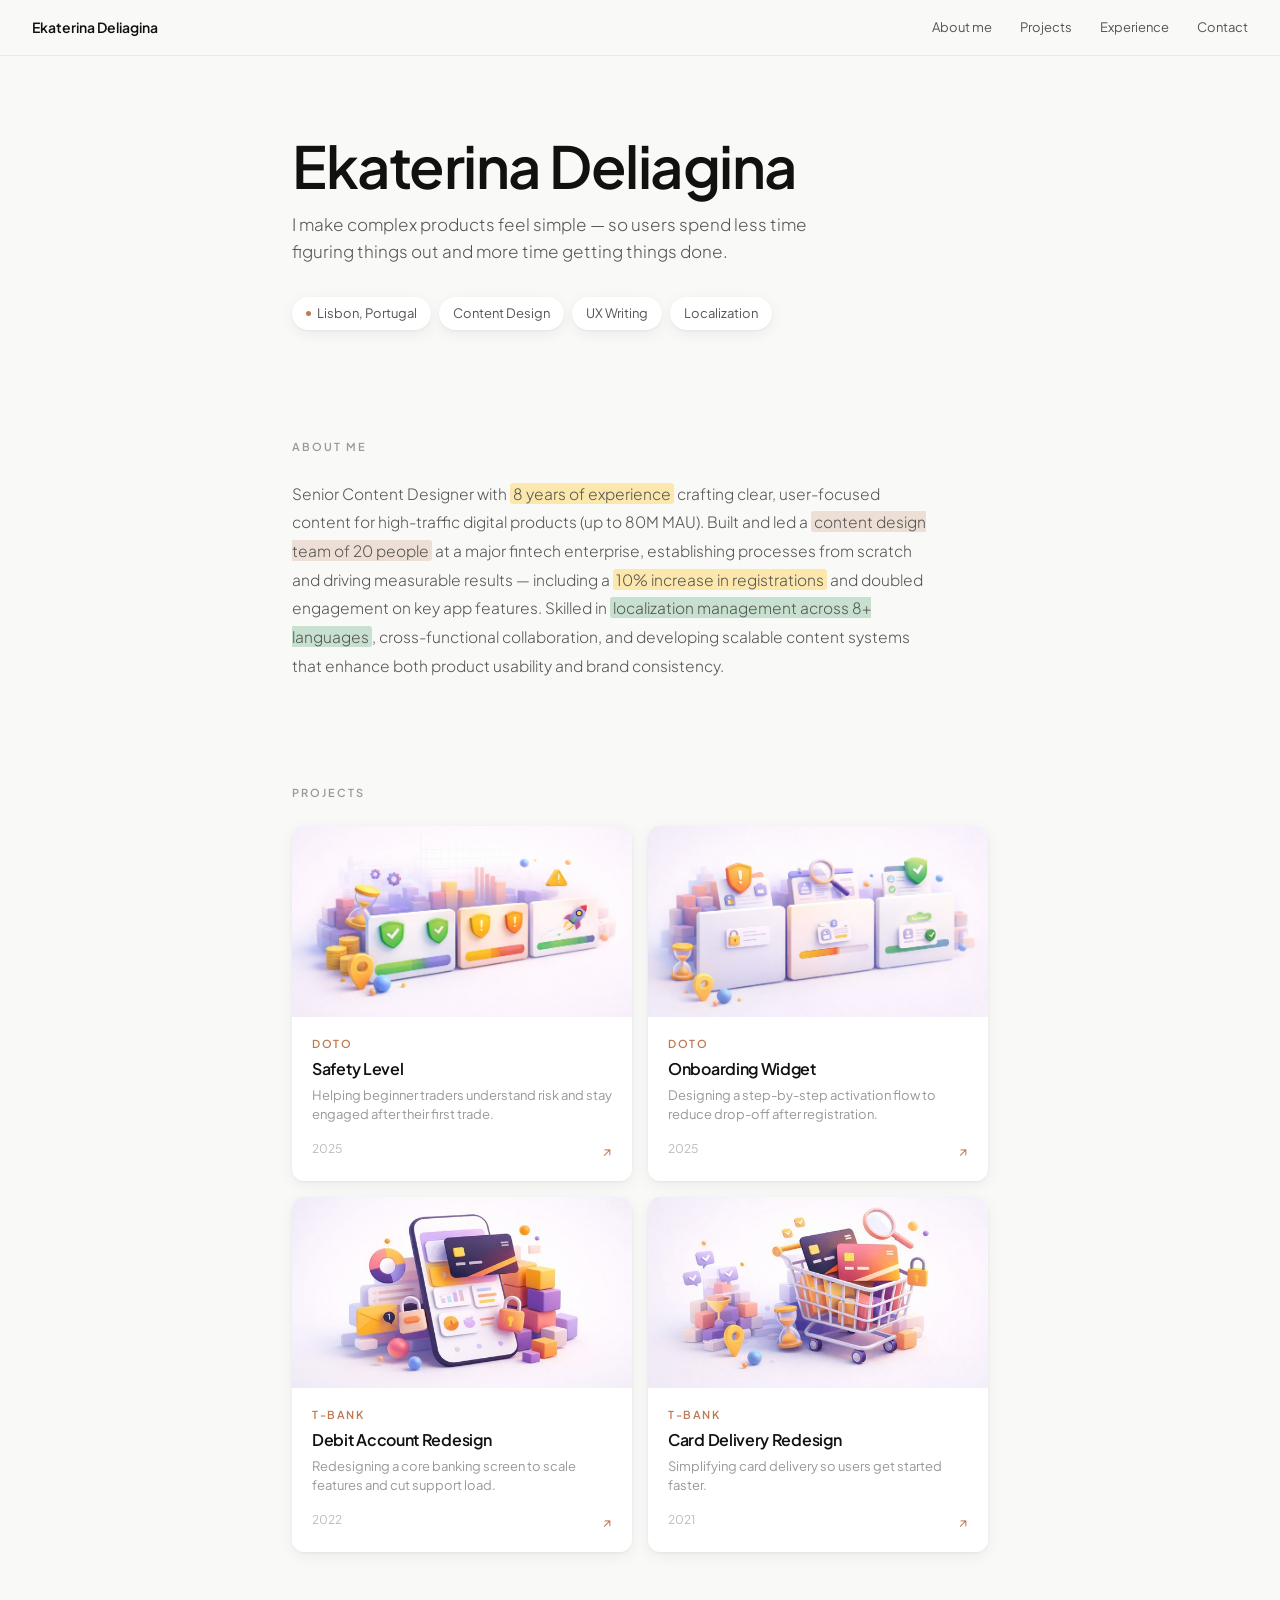
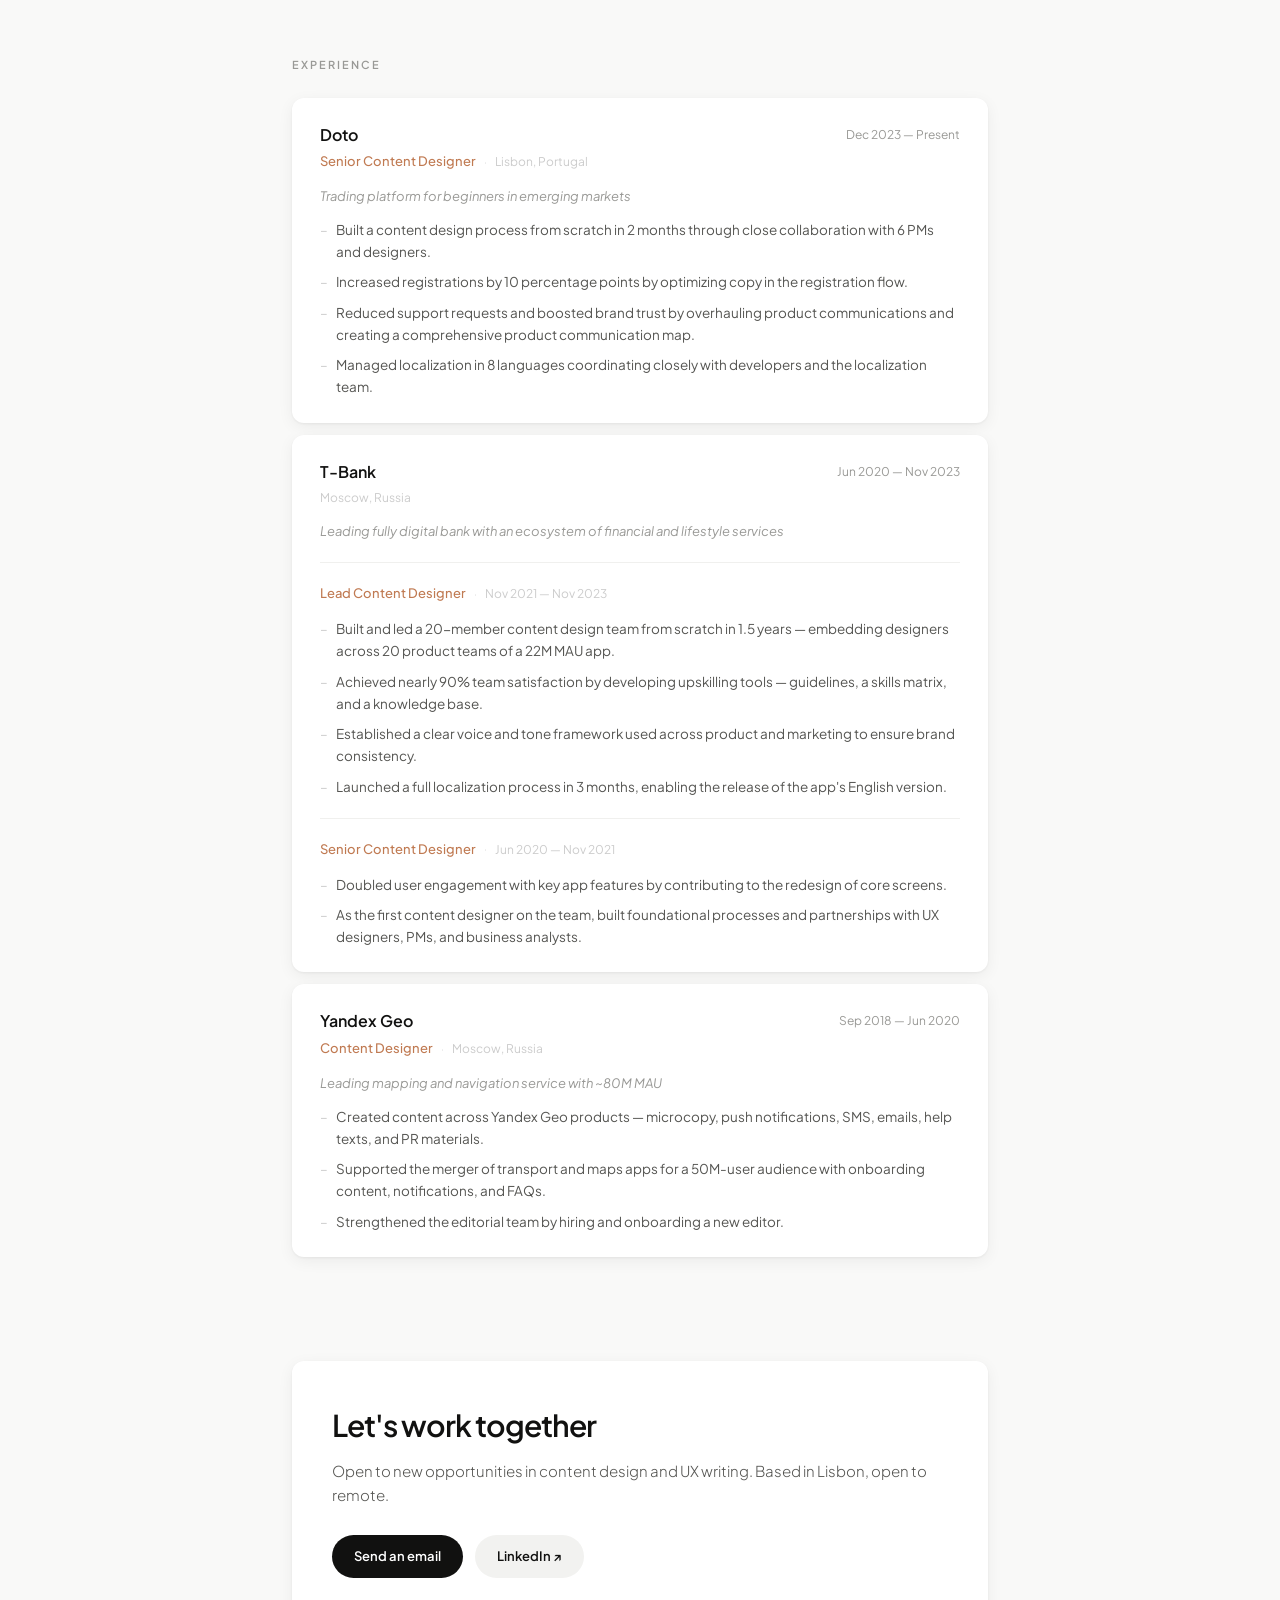
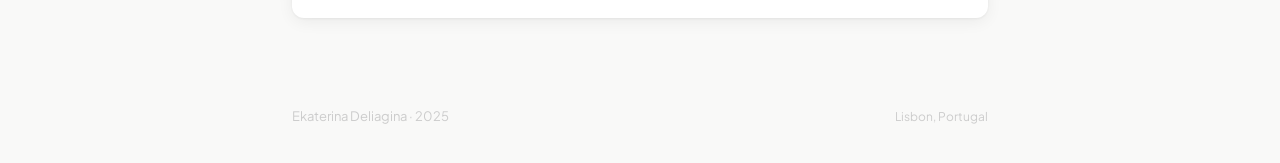
==== files/index.html @ ad575626 "first commit" ====
<!DOCTYPE html>
<html lang="en">
<head>
<meta charset="UTF-8"/><meta name="viewport" content="width=device-width,initial-scale=1"/>
<title>Ekaterina Deliagina — Content Designer</title>
<link href="https://fonts.googleapis.com/css2?family=Plus+Jakarta+Sans:ital,wght@0,300;0,400;0,500;0,600;1,300&display=swap" rel="stylesheet"/>
<style>
*,*::before,*::after{box-sizing:border-box;margin:0;padding:0}
:root{--bg:#f9f9f8;--w:#fff;--ink:#111110;--mid:#555552;--soft:#999996;--ac:#c07a52;--sh:0 1px 3px rgba(0,0,0,.06),0 4px 16px rgba(0,0,0,.06);--sh2:0 2px 6px rgba(0,0,0,.08),0 12px 32px rgba(0,0,0,.1);--r:12px;--f:'Plus Jakarta Sans',sans-serif}
html{scroll-behavior:smooth}
body{background:var(--bg);color:var(--ink);font-family:var(--f);font-weight:400;font-size:15px;line-height:1.6;-webkit-font-smoothing:antialiased}
.tnav{position:sticky;top:0;z-index:100;padding:0 32px;display:flex;justify-content:space-between;align-items:center;height:56px;background:rgba(249,249,248,.88);backdrop-filter:blur(12px);border-bottom:1px solid rgba(0,0,0,.06)}
.tnav-name{font-size:14px;font-weight:600;text-decoration:none;color:var(--ink)}
.tnav-links{display:flex;gap:28px}
.tnav-links a{font-size:13px;color:var(--mid);text-decoration:none;transition:color .15s}
.tnav-links a:hover{color:var(--ink)}
.wrap{max-width:760px;margin:0 auto;padding:0 32px}
.hero{padding:80px 0 56px}
.hero-name{font-size:clamp(34px,6vw,58px);font-weight:600;letter-spacing:-1.5px;line-height:1.05;margin-bottom:14px}
.hero-sub{font-size:17px;font-weight:300;color:var(--mid);max-width:520px;margin-bottom:32px}
.pills{display:flex;gap:8px;flex-wrap:wrap}
.pill{display:inline-flex;align-items:center;gap:6px;padding:6px 14px;background:var(--w);border-radius:100px;font-size:13px;color:var(--mid);box-shadow:var(--sh)}
.dot{width:5px;height:5px;border-radius:50%;background:var(--ac)}
.sec{padding:52px 0}
.sec-title{font-size:11px;font-weight:600;letter-spacing:2px;text-transform:uppercase;color:var(--soft);margin-bottom:24px}
.about-body{font-size:15.5px;font-weight:300;line-height:1.85;color:var(--mid);max-width:640px}
.mk{background:rgba(255,210,80,.45);border-radius:3px;padding:1px 3px}
.mk2{background:rgba(192,122,82,.2);border-radius:3px;padding:1px 3px}
.mk3{background:rgba(120,185,140,.38);border-radius:3px;padding:1px 3px}
.grid{display:grid;grid-template-columns:1fr 1fr;gap:16px}
.card{background:var(--w);border-radius:var(--r);overflow:hidden;box-shadow:var(--sh);transition:box-shadow .2s,transform .2s;text-decoration:none;color:inherit;display:block}
.card:hover{box-shadow:var(--sh2);transform:translateY(-2px)}
.card.off{pointer-events:none}
.card-img{width:100%;aspect-ratio:16/9;object-fit:cover;display:block}
.card-ph{width:100%;aspect-ratio:16/9;background:#f2f2f0;display:flex;align-items:center;justify-content:center}
.card-ph span{font-size:11px;letter-spacing:1.5px;text-transform:uppercase;color:#ccc}
.card-body{padding:18px 20px 20px}
.card-tag{font-size:11px;font-weight:600;letter-spacing:1.5px;text-transform:uppercase;color:var(--ac);margin-bottom:6px}
.card-ttl{font-size:16px;font-weight:600;letter-spacing:-.3px;line-height:1.3;margin-bottom:6px}
.card-desc{font-size:13px;color:var(--soft);line-height:1.5}
.card-meta{margin-top:14px;display:flex;justify-content:space-between}
.card-yr{font-size:12px;color:#bbb}.card-arr{font-size:14px;color:var(--ac)}
.jobs{display:flex;flex-direction:column;gap:12px}
.jcard{background:var(--w);border-radius:var(--r);padding:24px 28px;box-shadow:var(--sh)}
.jhead{display:flex;justify-content:space-between;align-items:flex-start;margin-bottom:4px;gap:16px}
.jco{font-size:16px;font-weight:600}.jper{font-size:12px;color:var(--soft);white-space:nowrap;padding-top:3px}
.jrow{display:flex;align-items:center;gap:8px;margin-bottom:14px}
.jrole{font-size:13px;color:var(--ac);font-weight:500}.jloc{font-size:12px;color:#ccc}.jsep{font-size:11px;color:#ddd}
.jdesc{font-size:13px;color:var(--soft);font-style:italic;margin-bottom:12px}
.jul{list-style:none;display:flex;flex-direction:column;gap:8px}
.jul li{font-size:13.5px;line-height:1.65;color:var(--mid);padding-left:16px;position:relative}
.jul li::before{content:"–";position:absolute;left:0;color:#ccc}
.sub{margin-top:20px;padding-top:20px;border-top:1px solid #f0f0ee}
.ccard{background:var(--w);border-radius:var(--r);padding:40px;box-shadow:var(--sh)}
.chead{font-size:clamp(22px,3.5vw,30px);font-weight:600;letter-spacing:-1px;margin-bottom:10px}
.csub{font-size:15px;color:var(--mid);font-weight:300;margin-bottom:28px}
.clinks{display:flex;gap:12px;flex-wrap:wrap}
.cbtn{display:inline-flex;align-items:center;padding:11px 22px;border-radius:100px;font-size:13px;font-weight:600;text-decoration:none;transition:all .15s}
.cbtn-p{background:var(--ink);color:#fff}.cbtn-p:hover{background:#333}
.cbtn-s{background:#f2f2f0;color:var(--ink)}.cbtn-s:hover{background:#e8e8e5}
.foot{padding:36px 0;display:flex;justify-content:space-between;align-items:center}
.foot-n{font-size:13px;color:#ccc}.foot-r{font-size:12px;color:#ccc}
@keyframes rise{from{opacity:0;transform:translateY(10px)}to{opacity:1;transform:translateY(0)}}
.rise{opacity:0;transform:translateY(10px)}.rise.vis{animation:rise .6s ease forwards}
@media(max-width:640px){.wrap{padding:0 20px}.tnav{padding:0 20px}.grid{grid-template-columns:1fr}}
</style>
</head>
<body>
<nav class="tnav">
  <a class="tnav-name" href="index.html">Ekaterina Deliagina</a>
  <div class="tnav-links">
    <a href="#about">About me</a>
    <a href="#projects">Projects</a>
    <a href="#experience">Experience</a>
    <a href="#contact">Contact</a>
  </div>
</nav>
<div class="wrap">
  <div class="hero rise">
    <h1 class="hero-name">Ekaterina Deliagina</h1>
    <p class="hero-sub">I make complex products feel simple — so users spend less time figuring things out and more time getting things done.</p>
    <div class="pills">
      <span class="pill"><span class="dot"></span>Lisbon, Portugal</span>
      <span class="pill">Content Design</span>
      <span class="pill">UX Writing</span>
      <span class="pill">Localization</span>
    </div>
  </div>
  <div class="sec rise" id="about">
    <div class="sec-title">About me</div>
    <p class="about-body">Senior Content Designer with <span class="mk">8 years of experience</span> crafting clear, user-focused content for high-traffic digital products (up to 80M MAU). Built and led a <span class="mk2">content design team of 20 people</span> at a major fintech enterprise, establishing processes from scratch and driving measurable results — including a <span class="mk">10% increase in registrations</span> and doubled engagement on key app features. Skilled in <span class="mk3">localization management across 8+ languages</span>, cross-functional collaboration, and developing scalable content systems that enhance both product usability and brand consistency.</p>
  </div>
  <div class="sec rise" id="projects">
    <div class="sec-title">Projects</div>
    <div class="grid">
      <a class="card" href="project-1.html">
        <img class="card-img" src="[data-uri]" alt="Safety Level cover"/>
        <div class="card-body">
          <div class="card-tag">Doto</div>
          <div class="card-ttl">Safety Level</div>
          <div class="card-desc">Helping beginner traders understand risk and stay engaged after their first trade.</div>
          <div class="card-meta"><span class="card-yr">2025</span><span class="card-arr">↗</span></div>
        </div>
      </a>
      <a class="card" href="project-2.html">
        <img class="card-img" src="[data-uri]" alt="Onboarding Widget cover"/>
        <div class="card-body">
          <div class="card-tag">Doto</div>
          <div class="card-ttl">Onboarding Widget</div>
          <div class="card-desc">Designing a step-by-step activation flow to reduce drop-off after registration.</div>
          <div class="card-meta"><span class="card-yr">2025</span><span class="card-arr">↗</span></div>
        </div>
      </a>
      <a class="card" href="project-3.html">
        <img class="card-img" src="[data-uri]" alt=""/>
        <div class="card-body">
          <div class="card-tag">T-Bank</div>
          <div class="card-ttl">Debit Account Redesign</div>
          <div class="card-desc">Redesigning a core banking screen to scale features and cut support load.</div>
          <div class="card-meta"><span class="card-yr">2022</span><span class="card-arr">↗</span></div>
        </div>
      </a>
      <a class="card" href="project-4.html">
        <img class="card-img" src="[data-uri]" alt=""/>
        <div class="card-body">
          <div class="card-tag">T-Bank</div>
          <div class="card-ttl">Card Delivery Redesign</div>
          <div class="card-desc">Simplifying card delivery so users get started faster.</div>
          <div class="card-meta"><span class="card-yr">2021</span><span class="card-arr">↗</span></div>
        </div>
      </a>

    </div>
  </div>
  <div class="sec rise" id="experience">
    <div class="sec-title">Experience</div>
    <div class="jobs">
      <div class="jcard">
        <div class="jhead"><div class="jco">Doto</div><div class="jper">Dec 2023 — Present</div></div>
        <div class="jrow"><span class="jrole">Senior Content Designer</span><span class="jsep">·</span><span class="jloc">Lisbon, Portugal</span></div>
        <div class="jdesc">Trading platform for beginners in emerging markets</div>
        <ul class="jul">
          <li>Built a content design process from scratch in 2 months through close collaboration with 6 PMs and designers.</li>
          <li>Increased registrations by 10 percentage points by optimizing copy in the registration flow.</li>
          <li>Reduced support requests and boosted brand trust by overhauling product communications and creating a comprehensive product communication map.</li>
          <li>Managed localization in 8 languages coordinating closely with developers and the localization team.</li>
        </ul>
      </div>
      <div class="jcard">
        <div class="jhead"><div class="jco">T-Bank</div><div class="jper">Jun 2020 — Nov 2023</div></div>
        <div class="jrow"><span class="jloc">Moscow, Russia</span></div>
        <div class="jdesc">Leading fully digital bank with an ecosystem of financial and lifestyle services</div>
        <div class="sub">
          <div class="jrow"><span class="jrole">Lead Content Designer</span><span class="jsep">·</span><span class="jloc">Nov 2021 — Nov 2023</span></div>
          <ul class="jul">
            <li>Built and led a 20-member content design team from scratch in 1.5 years — embedding designers across 20 product teams of a 22M MAU app.</li>
            <li>Achieved nearly 90% team satisfaction by developing upskilling tools — guidelines, a skills matrix, and a knowledge base.</li>
            <li>Established a clear voice and tone framework used across product and marketing to ensure brand consistency.</li>
            <li>Launched a full localization process in 3 months, enabling the release of the app's English version.</li>
          </ul>
        </div>
        <div class="sub">
          <div class="jrow"><span class="jrole">Senior Content Designer</span><span class="jsep">·</span><span class="jloc">Jun 2020 — Nov 2021</span></div>
          <ul class="jul">
            <li>Doubled user engagement with key app features by contributing to the redesign of core screens.</li>
            <li>As the first content designer on the team, built foundational processes and partnerships with UX designers, PMs, and business analysts.</li>
          </ul>
        </div>
      </div>
      <div class="jcard">
        <div class="jhead"><div class="jco">Yandex Geo</div><div class="jper">Sep 2018 — Jun 2020</div></div>
        <div class="jrow"><span class="jrole">Content Designer</span><span class="jsep">·</span><span class="jloc">Moscow, Russia</span></div>
        <div class="jdesc">Leading mapping and navigation service with ~80M MAU</div>
        <ul class="jul">
          <li>Created content across Yandex Geo products — microcopy, push notifications, SMS, emails, help texts, and PR materials.</li>
          <li>Supported the merger of transport and maps apps for a 50M-user audience with onboarding content, notifications, and FAQs.</li>
          <li>Strengthened the editorial team by hiring and onboarding a new editor.</li>
        </ul>
      </div>
    </div>
  </div>
  <div class="sec rise" id="contact">
    <div class="ccard">
      <div class="chead">Let's work together</div>
      <div class="csub">Open to new opportunities in content design and UX writing. Based in Lisbon, open to remote.</div>
      <div class="clinks">
        <a class="cbtn cbtn-p" href="/cdn-cgi/l/email-protection#1c7932787970657d7b75727d5c7b717d7570327f7371">Send an email</a>
        <a class="cbtn cbtn-s" href="https://www.linkedin.com/in/ekaterina-deliagina/" target="_blank">LinkedIn ↗</a>
      </div>
    </div>
  </div>
  <div class="foot"><span class="foot-n">Ekaterina Deliagina · 2025</span><span class="foot-r">Lisbon, Portugal</span></div>
</div>
<script data-cfasync="false" src="/cdn-cgi/scripts/5c5dd728/cloudflare-static/email-decode.min.js"></script><script>
const obs = new IntersectionObserver((entries) => {
  entries.forEach((entry) => {
    if (entry.isIntersecting) {
      entry.target.classList.add('vis');
      obs.unobserve(entry.target);
    }
  });
}, { threshold: 0.12 });

document.querySelectorAll('.rise').forEach((el) => obs.observe(el));
</script>
</body>
</html>
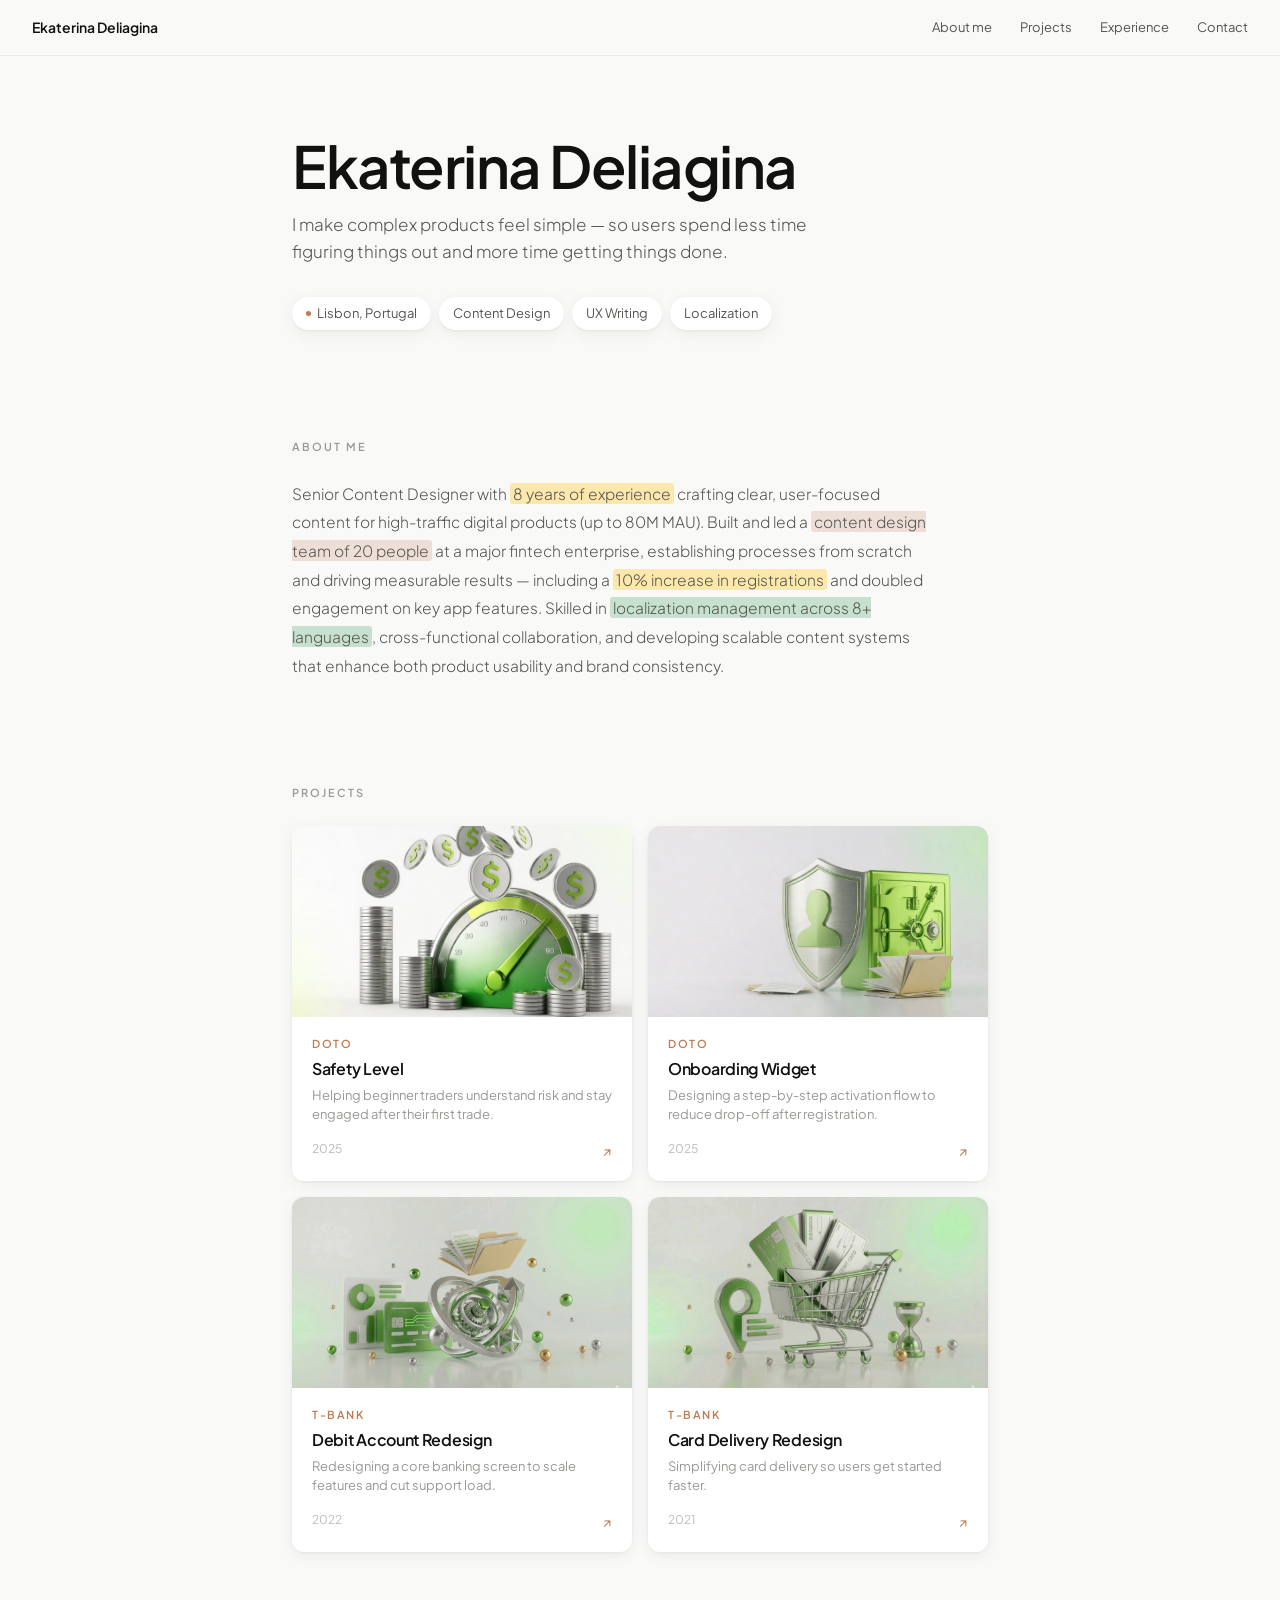
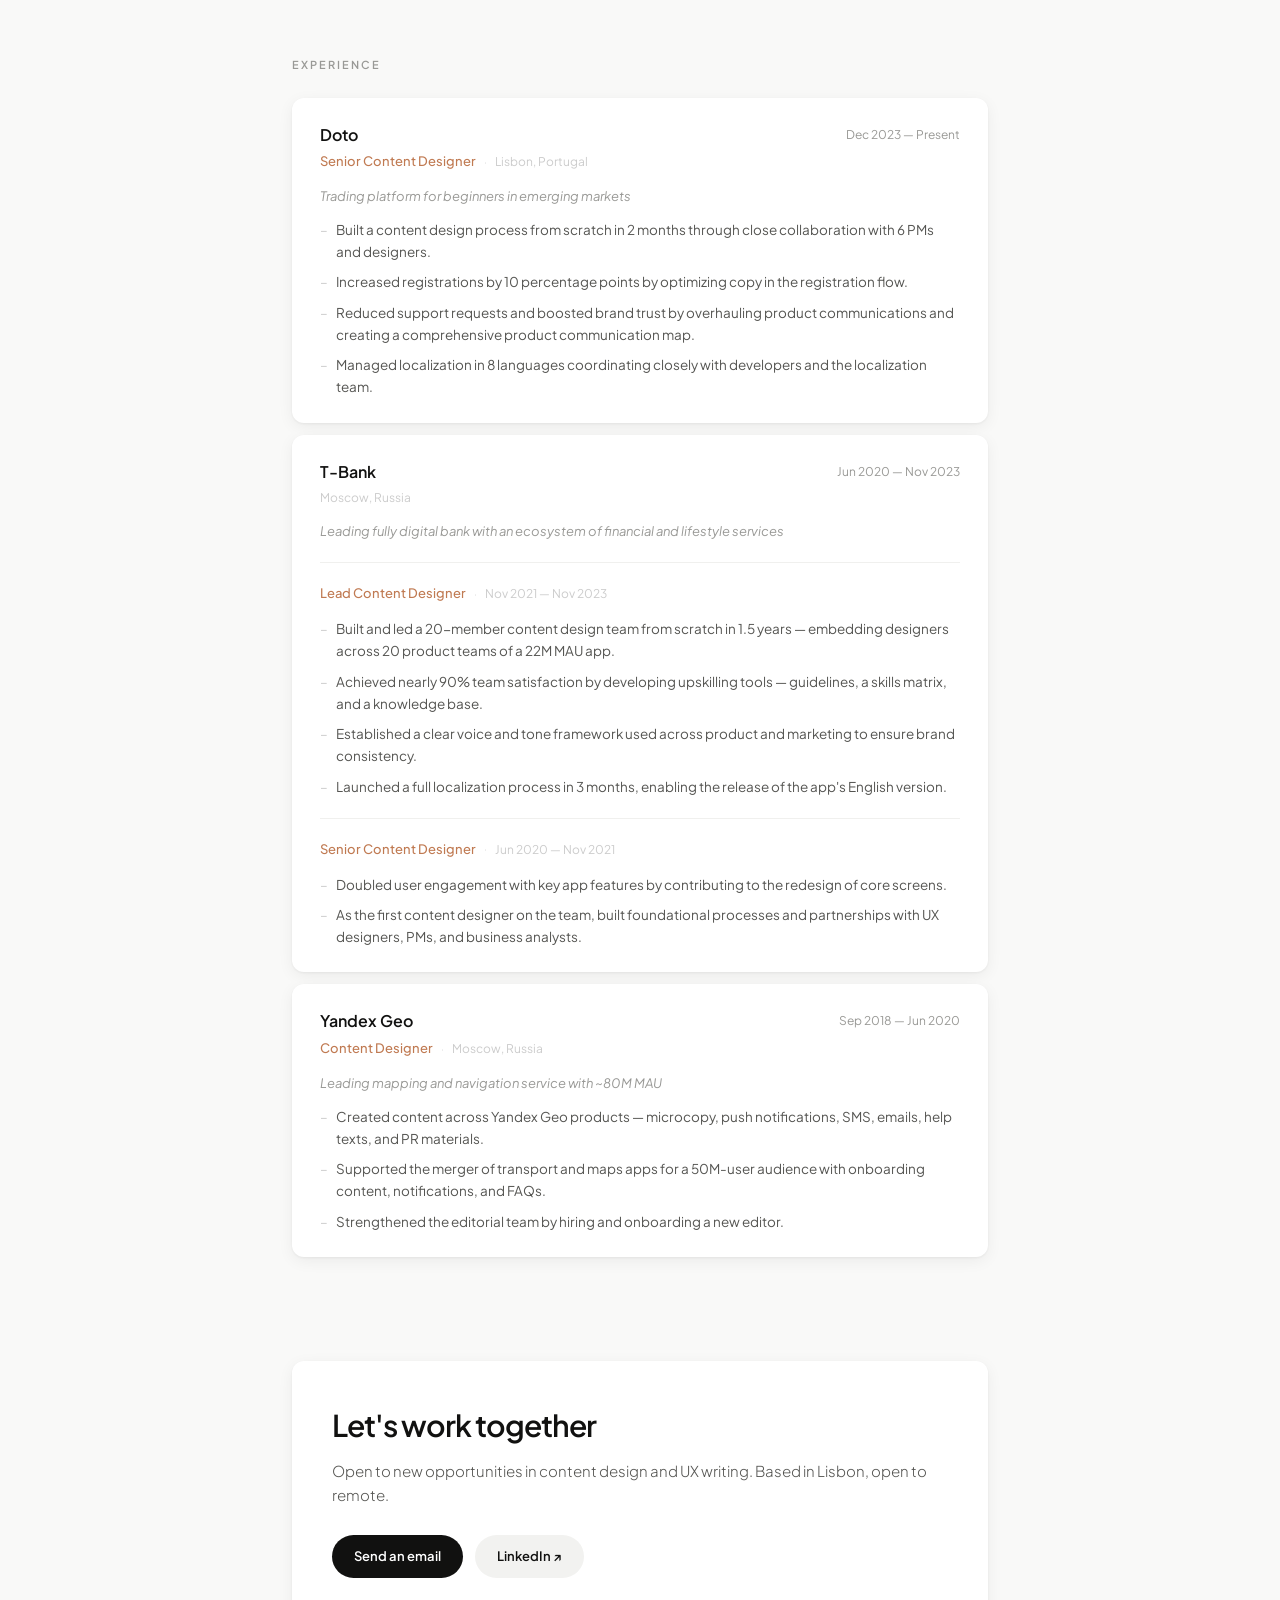
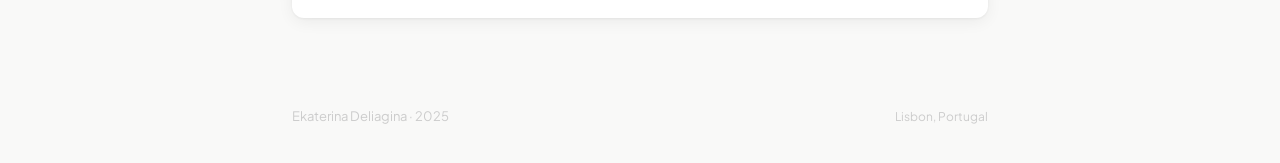
==== commit e0ebd5ea: "new covers" ====
--- a/files/index.html
+++ b/files/index.html
@@ -94,7 +94,7 @@
     <div class="sec-title">Projects</div>
     <div class="grid">
       <a class="card" href="project-1.html">
-        <img class="card-img" src="[data-uri]" alt="Safety Level cover"/>
+        <img class="card-img" src="[data-uri]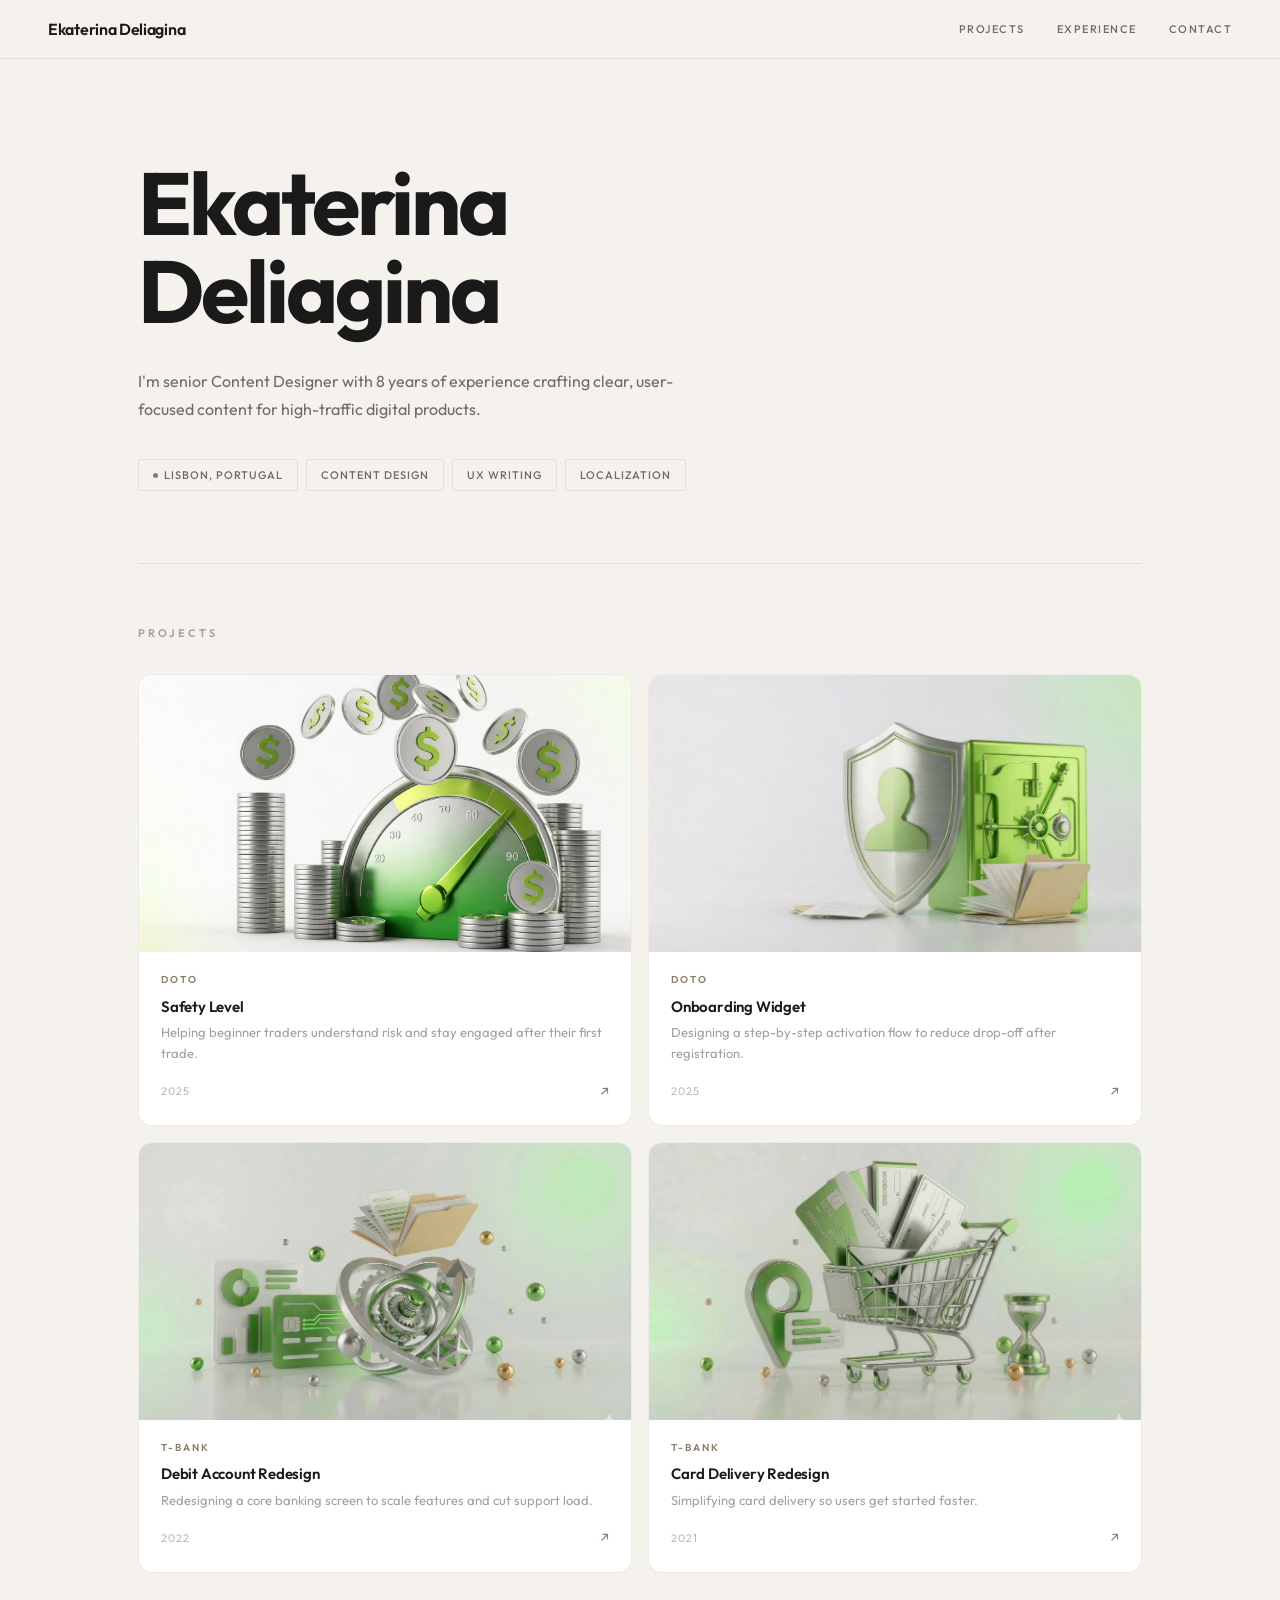
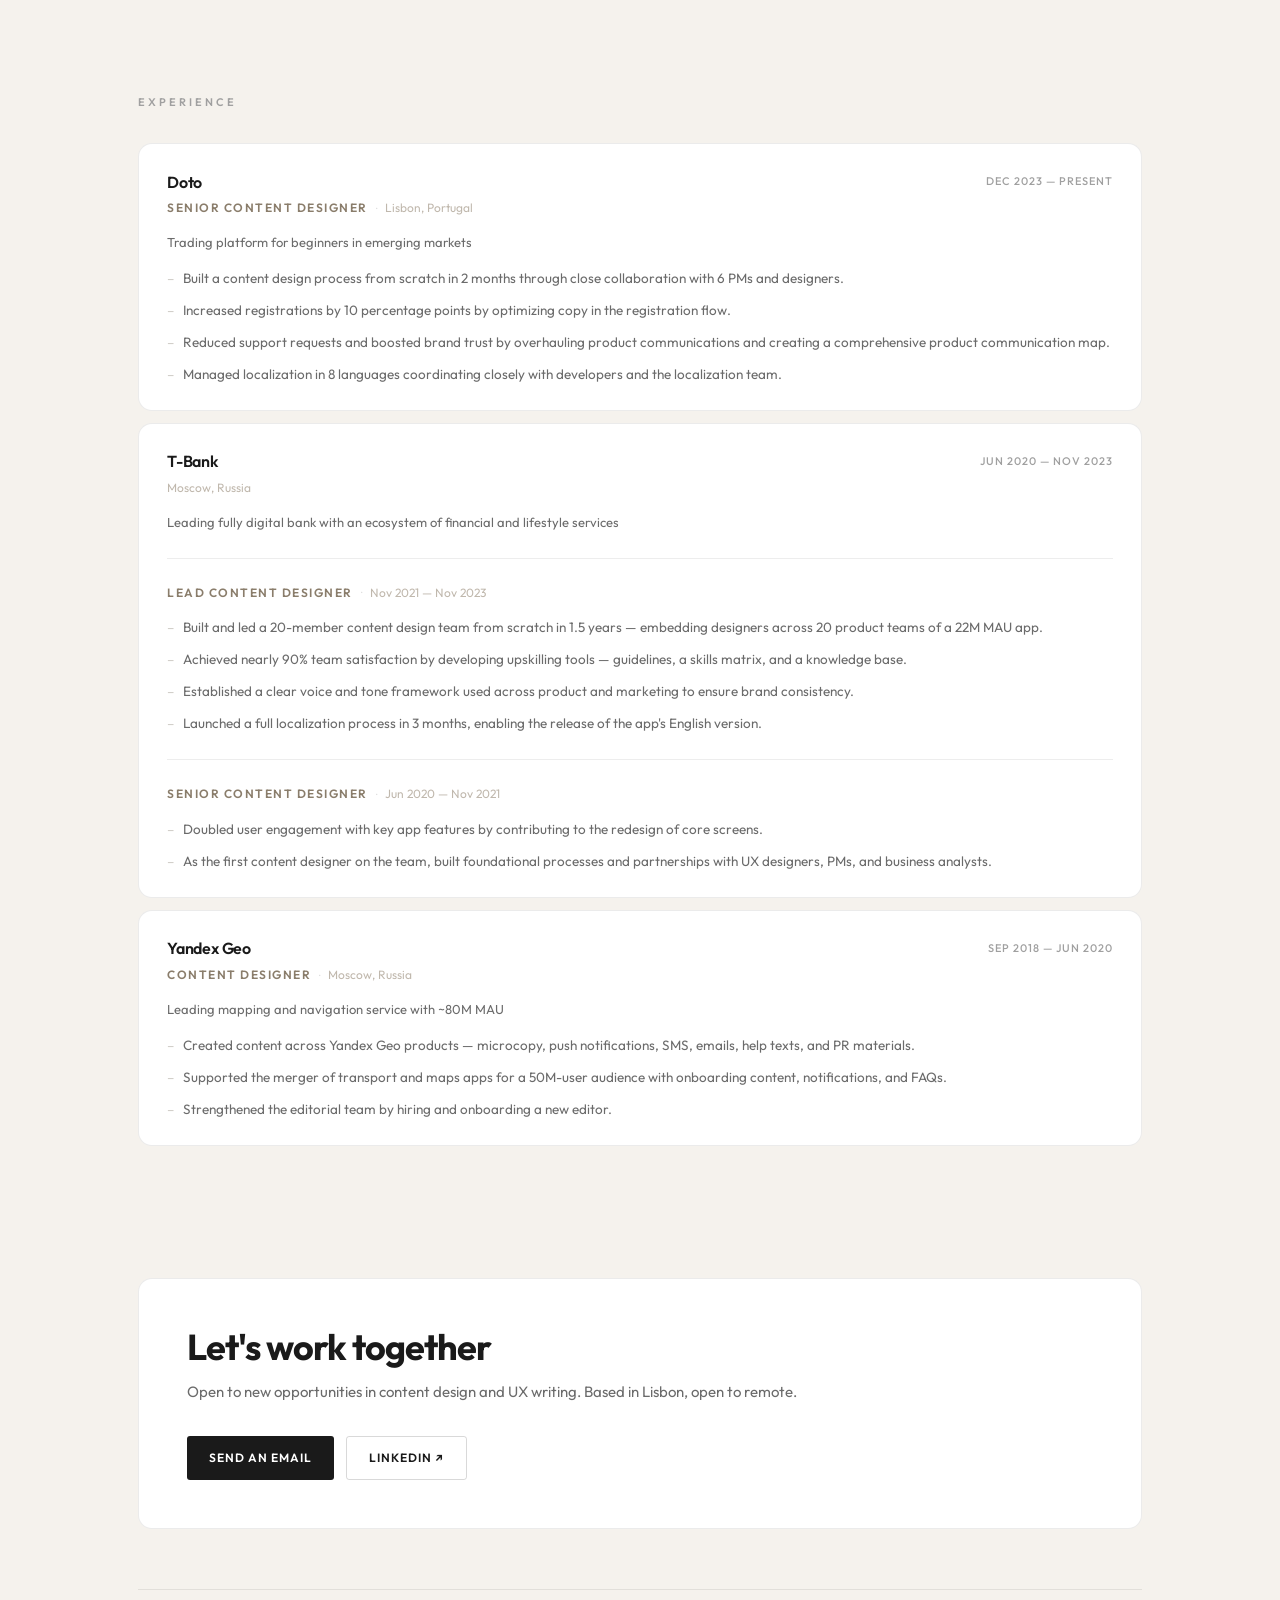
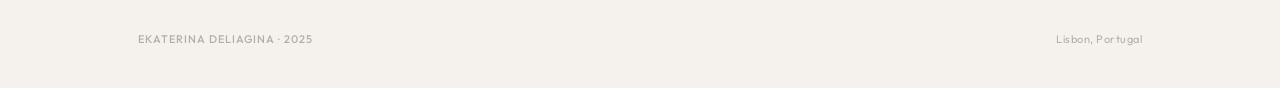
==== commit 63fe12ac: "new design" ====
--- a/files/index.html
+++ b/files/index.html
@@ -3,92 +3,242 @@
 <head>
 <meta charset="UTF-8"/><meta name="viewport" content="width=device-width,initial-scale=1"/>
 <title>Ekaterina Deliagina — Content Designer</title>
-<link href="https://fonts.googleapis.com/css2?family=Plus+Jakarta+Sans:ital,wght@0,300;0,400;0,500;0,600;1,300&display=swap" rel="stylesheet"/>
+<link href="https://fonts.googleapis.com/css2?family=Outfit:wght@300;400;500;600;700&display=swap" rel="stylesheet"/>
 <style>
 *,*::before,*::after{box-sizing:border-box;margin:0;padding:0}
-:root{--bg:#f9f9f8;--w:#fff;--ink:#111110;--mid:#555552;--soft:#999996;--ac:#c07a52;--sh:0 1px 3px rgba(0,0,0,.06),0 4px 16px rgba(0,0,0,.06);--sh2:0 2px 6px rgba(0,0,0,.08),0 12px 32px rgba(0,0,0,.1);--r:12px;--f:'Plus Jakarta Sans',sans-serif}
+:root{
+  --bg:#f5f2ed;
+  --w:#ffffff;
+  --ink:#1a1a1a;
+  --mid:#6b6b6b;
+  --soft:#a0a0a0;
+  --ac:#8a7d6b;
+  --border:rgba(0,0,0,.08);
+  --r:14px;
+  --f:'Outfit',sans-serif;
+}
 html{scroll-behavior:smooth}
-body{background:var(--bg);color:var(--ink);font-family:var(--f);font-weight:400;font-size:15px;line-height:1.6;-webkit-font-smoothing:antialiased}
-.tnav{position:sticky;top:0;z-index:100;padding:0 32px;display:flex;justify-content:space-between;align-items:center;height:56px;background:rgba(249,249,248,.88);backdrop-filter:blur(12px);border-bottom:1px solid rgba(0,0,0,.06)}
-.tnav-name{font-size:14px;font-weight:600;text-decoration:none;color:var(--ink)}
-.tnav-links{display:flex;gap:28px}
-.tnav-links a{font-size:13px;color:var(--mid);text-decoration:none;transition:color .15s}
-.tnav-links a:hover{color:var(--ink)}
-.wrap{max-width:760px;margin:0 auto;padding:0 32px}
-.hero{padding:80px 0 56px}
-.hero-name{font-size:clamp(34px,6vw,58px);font-weight:600;letter-spacing:-1.5px;line-height:1.05;margin-bottom:14px}
-.hero-sub{font-size:17px;font-weight:300;color:var(--mid);max-width:520px;margin-bottom:32px}
+body{background:var(--bg);color:var(--ink);font-family:var(--f);font-weight:400;font-size:15px;line-height:1.65;-webkit-font-smoothing:antialiased}
+
+/* ===  HEADER  === */
+.site-header{
+  padding:20px 48px;
+  display:flex;
+  flex-direction:row;
+  align-items:center;
+  justify-content:space-between;
+  border-bottom:1px solid var(--border);
+}
+
+.site-name{
+  font-size:16px;
+  font-weight:600;
+  letter-spacing:-.3px;
+  color:var(--ink);
+  text-decoration:none;
+  line-height:1;
+}
+.site-nav{
+  display:flex;
+  flex-direction:row;
+  align-items:center;
+  gap:32px;
+}
+.site-nav a{
+  font-size:11px;
+  font-weight:500;
+  letter-spacing:1.5px;
+  text-transform:uppercase;
+  color:var(--mid);
+  text-decoration:none;
+  border:none;
+  border-radius:0;
+  padding:0;
+  transition:color .2s;
+}
+.site-nav a:hover{background:transparent;color:var(--ink)}
+
+/* ===  LAYOUT  === */
+.wrap{max-width:1100px;margin:0 auto;padding:0 48px}
+
+/* ===  HERO  === */
+.hero{padding:100px 0 72px;border-bottom:1px solid var(--border)}
+.hero-label{
+  font-size:11px;
+  font-weight:600;
+  letter-spacing:3px;
+  text-transform:uppercase;
+  color:var(--ac);
+  margin-bottom:20px;
+}
+.hero-name{
+  font-size:clamp(52px,8vw,88px);
+  font-weight:700;
+  letter-spacing:-3px;
+  line-height:1.0;
+  color:var(--ink);
+  margin-bottom:32px;
+}
+.hero-sub{
+  font-size:16px;
+  font-weight:400;
+  color:var(--mid);
+  max-width:560px;
+  margin-bottom:36px;
+  line-height:1.75;
+}
 .pills{display:flex;gap:8px;flex-wrap:wrap}
-.pill{display:inline-flex;align-items:center;gap:6px;padding:6px 14px;background:var(--w);border-radius:100px;font-size:13px;color:var(--mid);box-shadow:var(--sh)}
-.dot{width:5px;height:5px;border-radius:50%;background:var(--ac)}
-.sec{padding:52px 0}
-.sec-title{font-size:11px;font-weight:600;letter-spacing:2px;text-transform:uppercase;color:var(--soft);margin-bottom:24px}
-.about-body{font-size:15.5px;font-weight:300;line-height:1.85;color:var(--mid);max-width:640px}
-.mk{background:rgba(255,210,80,.45);border-radius:3px;padding:1px 3px}
-.mk2{background:rgba(192,122,82,.2);border-radius:3px;padding:1px 3px}
-.mk3{background:rgba(120,185,140,.38);border-radius:3px;padding:1px 3px}
+.pill{
+  display:inline-flex;
+  align-items:center;
+  gap:6px;
+  padding:6px 14px;
+  background:transparent;
+  border:1px solid var(--border);
+  border-radius:3px;
+  font-size:11px;
+  font-weight:500;
+  letter-spacing:1px;
+  text-transform:uppercase;
+  color:var(--mid);
+}
+.dot{width:5px;height:5px;border-radius:50%;background:var(--ac);flex-shrink:0}
+
+/* ===  SECTION  === */
+.sec{padding:60px 0}
+.sec-title{
+  font-size:11px;
+  font-weight:600;
+  letter-spacing:3px;
+  text-transform:uppercase;
+  color:var(--soft);
+  margin-bottom:32px;
+}
+.about-body{font-size:15.5px;font-weight:400;line-height:1.85;color:var(--mid);max-width:640px}
+.mk{background:rgba(138,125,107,.12);border-radius:2px;padding:1px 4px;color:var(--ink)}
+.mk2{background:rgba(138,125,107,.07);border-radius:2px;padding:1px 4px;color:var(--ink)}
+.mk3{background:rgba(138,125,107,.15);border-radius:2px;padding:1px 4px;color:var(--ink)}
+
+/* ===  PROJECT CARDS  === */
 .grid{display:grid;grid-template-columns:1fr 1fr;gap:16px}
-.card{background:var(--w);border-radius:var(--r);overflow:hidden;box-shadow:var(--sh);transition:box-shadow .2s,transform .2s;text-decoration:none;color:inherit;display:block}
-.card:hover{box-shadow:var(--sh2);transform:translateY(-2px)}
+.card{
+  background:var(--w);
+  border-radius:var(--r);
+  overflow:hidden;
+  border:1px solid var(--border);
+  transition:border-color .2s,transform .2s;
+  text-decoration:none;
+  color:inherit;
+  display:block;
+}
+.card:hover{border-color:rgba(0,0,0,.18);transform:translateY(-2px)}
 .card.off{pointer-events:none}
 .card-img{width:100%;aspect-ratio:16/9;object-fit:cover;display:block}
-.card-ph{width:100%;aspect-ratio:16/9;background:#f2f2f0;display:flex;align-items:center;justify-content:center}
-.card-ph span{font-size:11px;letter-spacing:1.5px;text-transform:uppercase;color:#ccc}
-.card-body{padding:18px 20px 20px}
-.card-tag{font-size:11px;font-weight:600;letter-spacing:1.5px;text-transform:uppercase;color:var(--ac);margin-bottom:6px}
-.card-ttl{font-size:16px;font-weight:600;letter-spacing:-.3px;line-height:1.3;margin-bottom:6px}
-.card-desc{font-size:13px;color:var(--soft);line-height:1.5}
-.card-meta{margin-top:14px;display:flex;justify-content:space-between}
-.card-yr{font-size:12px;color:#bbb}.card-arr{font-size:14px;color:var(--ac)}
-.jobs{display:flex;flex-direction:column;gap:12px}
-.jcard{background:var(--w);border-radius:var(--r);padding:24px 28px;box-shadow:var(--sh)}
+.card-ph{width:100%;aspect-ratio:16/9;background:#ece8e1;display:flex;align-items:center;justify-content:center}
+.card-ph span{font-size:10px;letter-spacing:2px;text-transform:uppercase;color:#bbb}
+.card-body{padding:20px 22px 22px}
+.card-tag{font-size:10px;font-weight:600;letter-spacing:2px;text-transform:uppercase;color:var(--ac);margin-bottom:8px}
+.card-ttl{font-size:15px;font-weight:600;letter-spacing:-.2px;line-height:1.3;margin-bottom:6px}
+.card-desc{font-size:13px;color:var(--soft);line-height:1.6}
+.card-meta{margin-top:16px;display:flex;justify-content:space-between;align-items:center}
+.card-yr{font-size:11px;letter-spacing:1px;text-transform:uppercase;color:#c0b8ad}
+.card-arr{font-size:14px;color:var(--ac)}
+
+/* ===  EXPERIENCE  === */
+.jobs{display:flex;flex-direction:column;gap:0}
+.jcard{
+  background:var(--w);
+  border:1px solid var(--border);
+  border-radius:var(--r);
+  padding:24px 28px;
+  margin-bottom:12px;
+}
 .jhead{display:flex;justify-content:space-between;align-items:flex-start;margin-bottom:4px;gap:16px}
-.jco{font-size:16px;font-weight:600}.jper{font-size:12px;color:var(--soft);white-space:nowrap;padding-top:3px}
+.jco{font-size:16px;font-weight:600;letter-spacing:-.2px}
+.jper{font-size:11px;font-weight:500;letter-spacing:1px;text-transform:uppercase;color:var(--soft);white-space:nowrap;padding-top:4px}
 .jrow{display:flex;align-items:center;gap:8px;margin-bottom:14px}
-.jrole{font-size:13px;color:var(--ac);font-weight:500}.jloc{font-size:12px;color:#ccc}.jsep{font-size:11px;color:#ddd}
-.jdesc{font-size:13px;color:var(--soft);font-style:italic;margin-bottom:12px}
-.jul{list-style:none;display:flex;flex-direction:column;gap:8px}
-.jul li{font-size:13.5px;line-height:1.65;color:var(--mid);padding-left:16px;position:relative}
-.jul li::before{content:"–";position:absolute;left:0;color:#ccc}
-.sub{margin-top:20px;padding-top:20px;border-top:1px solid #f0f0ee}
-.ccard{background:var(--w);border-radius:var(--r);padding:40px;box-shadow:var(--sh)}
-.chead{font-size:clamp(22px,3.5vw,30px);font-weight:600;letter-spacing:-1px;margin-bottom:10px}
-.csub{font-size:15px;color:var(--mid);font-weight:300;margin-bottom:28px}
+.jrole{font-size:12px;font-weight:600;letter-spacing:1.5px;text-transform:uppercase;color:var(--ac)}
+.jloc{font-size:12px;color:#c0b8ad}
+.jsep{font-size:11px;color:#ddd}
+.jdesc{font-size:13px;color:var(--mid);font-weight:400;margin-bottom:14px}
+.jul{list-style:none;display:flex;flex-direction:column;gap:9px}
+.jul li{font-size:13.5px;line-height:1.7;color:var(--mid);padding-left:16px;position:relative}
+.jul li::before{content:"–";position:absolute;left:0;color:#d0cdc8}
+.sub{margin-top:24px;padding-top:24px;border-top:1px solid rgba(0,0,0,.07)}
+
+/* ===  CONTACT  === */
+.ccard{
+  background:var(--w);
+  border-radius:var(--r);
+  padding:48px;
+  border:1px solid var(--border);
+}
+.chead{
+  font-size:clamp(26px,3.5vw,36px);
+  font-weight:700;
+  letter-spacing:-1px;
+  margin-bottom:12px;
+  line-height:1.1;
+}
+.csub{font-size:15px;color:var(--mid);font-weight:400;margin-bottom:32px;line-height:1.7}
 .clinks{display:flex;gap:12px;flex-wrap:wrap}
-.cbtn{display:inline-flex;align-items:center;padding:11px 22px;border-radius:100px;font-size:13px;font-weight:600;text-decoration:none;transition:all .15s}
-.cbtn-p{background:var(--ink);color:#fff}.cbtn-p:hover{background:#333}
-.cbtn-s{background:#f2f2f0;color:var(--ink)}.cbtn-s:hover{background:#e8e8e5}
-.foot{padding:36px 0;display:flex;justify-content:space-between;align-items:center}
-.foot-n{font-size:13px;color:#ccc}.foot-r{font-size:12px;color:#ccc}
-@keyframes rise{from{opacity:0;transform:translateY(10px)}to{opacity:1;transform:translateY(0)}}
-.rise{opacity:0;transform:translateY(10px)}.rise.vis{animation:rise .6s ease forwards}
-@media(max-width:640px){.wrap{padding:0 20px}.tnav{padding:0 20px}.grid{grid-template-columns:1fr}}
+.cbtn{
+  display:inline-flex;
+  align-items:center;
+  padding:11px 22px;
+  border-radius:3px;
+  font-size:12px;
+  font-weight:600;
+  letter-spacing:1px;
+  text-transform:uppercase;
+  text-decoration:none;
+  transition:all .15s;
+}
+.cbtn-p{background:var(--ink);color:#fff}
+.cbtn-p:hover{background:#333}
+.cbtn-s{background:transparent;color:var(--ink);border:1px solid rgba(0,0,0,.15)}
+.cbtn-s:hover{background:rgba(0,0,0,.04);border-color:rgba(0,0,0,.25)}
+
+/* ===  FOOTER  === */
+.foot{padding:40px 0;display:flex;justify-content:space-between;align-items:center;border-top:1px solid var(--border)}
+.foot-n{font-size:11px;font-weight:500;letter-spacing:1px;text-transform:uppercase;color:#b5aea5}
+.foot-r{font-size:11px;letter-spacing:.5px;color:#b5aea5}
+
+/* ===  ANIMATION  === */
+@keyframes rise{from{opacity:0;transform:translateY(14px)}to{opacity:1;transform:translateY(0)}}
+.rise{opacity:0;transform:translateY(14px)}
+.rise.vis{animation:rise .7s cubic-bezier(.22,1,.36,1) forwards}
+
+/* ===  RESPONSIVE  === */
+@media(max-width:640px){
+  .site-header{padding:16px 24px;}
+  .site-nav{gap:16px}
+  .wrap{padding:0 24px}
+  .grid{grid-template-columns:1fr}
+  .hero{padding:48px 0 40px}
+  .ccard{padding:28px 24px}
+}
 </style>
 </head>
 <body>
-<nav class="tnav">
-  <a class="tnav-name" href="index.html">Ekaterina Deliagina</a>
-  <div class="tnav-links">
-    <a href="#about">About me</a>
+<header class="site-header">
+  <a class="site-name" href="index.html">Ekaterina Deliagina</a>
+  <nav class="site-nav">
     <a href="#projects">Projects</a>
     <a href="#experience">Experience</a>
     <a href="#contact">Contact</a>
-  </div>
-</nav>
+  </nav>
+</header>
 <div class="wrap">
   <div class="hero rise">
-    <h1 class="hero-name">Ekaterina Deliagina</h1>
-    <p class="hero-sub">I make complex products feel simple — so users spend less time figuring things out and more time getting things done.</p>
+    <h1 class="hero-name">Ekaterina<br>Deliagina</h1>
+    <p class="hero-sub">I'm senior Content Designer with 8 years of experience crafting clear, user-focused content for high-traffic digital products.</p>
     <div class="pills">
       <span class="pill"><span class="dot"></span>Lisbon, Portugal</span>
       <span class="pill">Content Design</span>
       <span class="pill">UX Writing</span>
       <span class="pill">Localization</span>
     </div>
-  </div>
-  <div class="sec rise" id="about">
-    <div class="sec-title">About me</div>
-    <p class="about-body">Senior Content Designer with <span class="mk">8 years of experience</span> crafting clear, user-focused content for high-traffic digital products (up to 80M MAU). Built and led a <span class="mk2">content design team of 20 people</span> at a major fintech enterprise, establishing processes from scratch and driving measurable results — including a <span class="mk">10% increase in registrations</span> and doubled engagement on key app features. Skilled in <span class="mk3">localization management across 8+ languages</span>, cross-functional collaboration, and developing scalable content systems that enhance both product usability and brand consistency.</p>
   </div>
   <div class="sec rise" id="projects">
     <div class="sec-title">Projects</div>
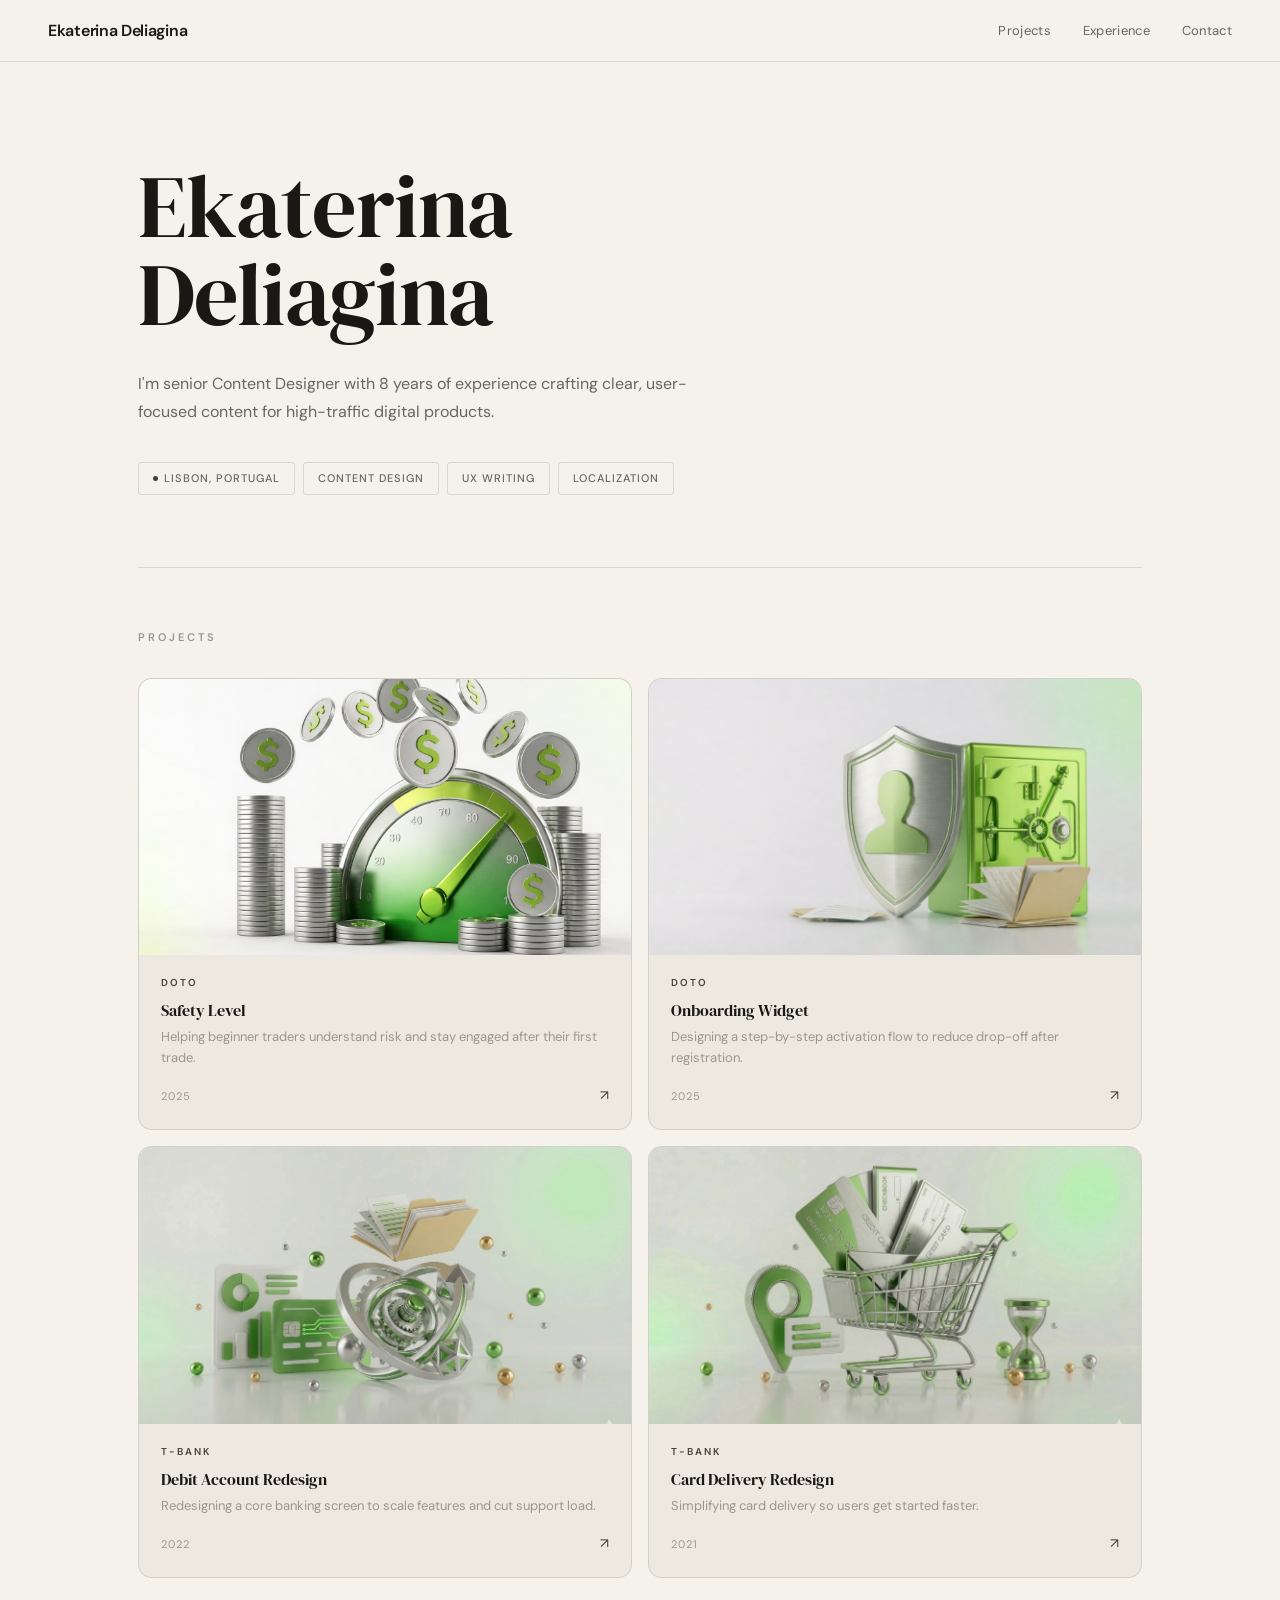
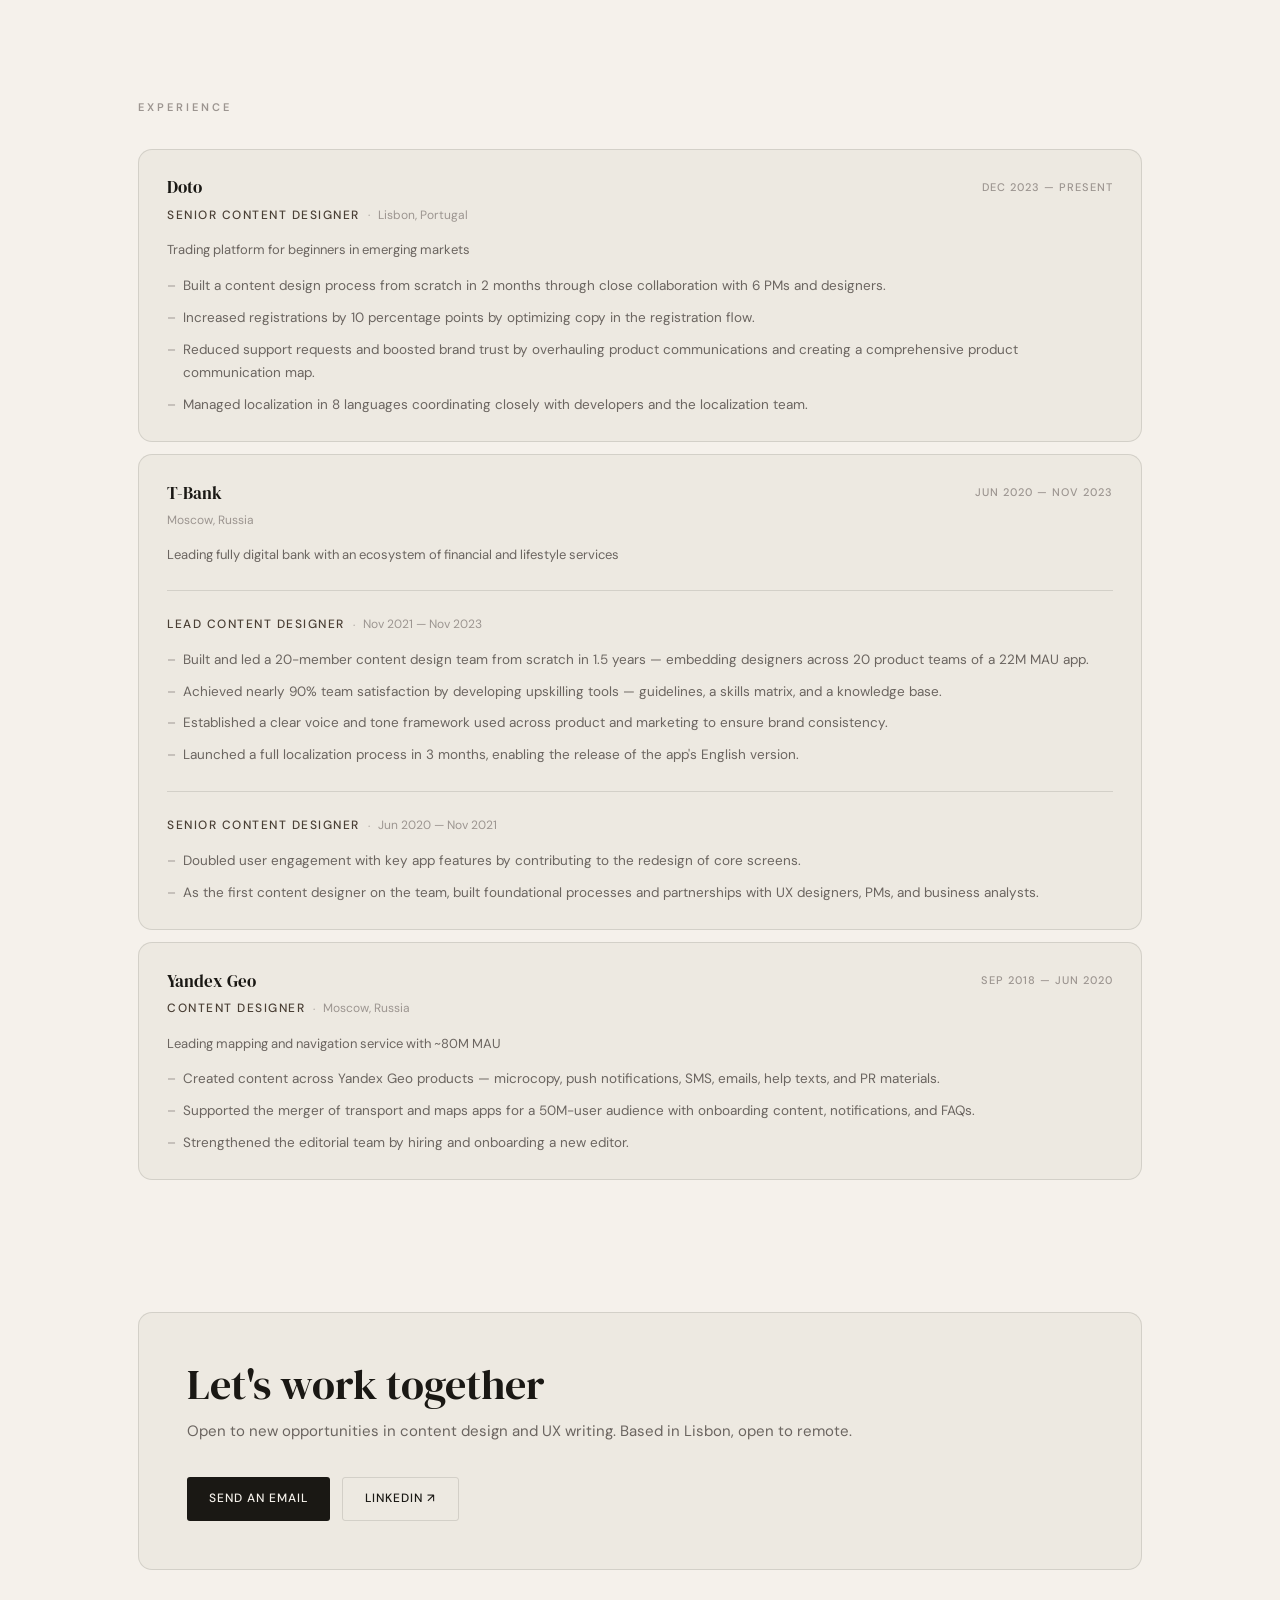
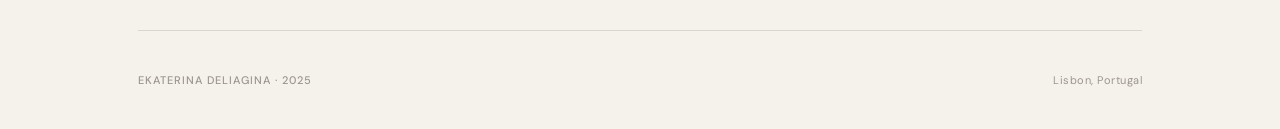
==== commit d1970f92: "scroll in projects" ====
--- a/files/index.html
+++ b/files/index.html
@@ -3,19 +3,22 @@
 <head>
 <meta charset="UTF-8"/><meta name="viewport" content="width=device-width,initial-scale=1"/>
 <title>Ekaterina Deliagina — Content Designer</title>
-<link href="https://fonts.googleapis.com/css2?family=Outfit:wght@300;400;500;600;700&display=swap" rel="stylesheet"/>
+<link rel="preconnect" href="https://fonts.googleapis.com"/>
+<link rel="preconnect" href="https://fonts.gstatic.com" crossorigin/>
+<link href="https://fonts.googleapis.com/css2?family=DM+Serif+Display:ital@0;1&family=DM+Sans:opsz,wght@9..40,300;9..40,400;9..40,500;9..40,600&display=swap" rel="stylesheet"/>
 <style>
 *,*::before,*::after{box-sizing:border-box;margin:0;padding:0}
 :root{
-  --bg:#f5f2ed;
-  --w:#ffffff;
-  --ink:#1a1a1a;
-  --mid:#6b6b6b;
-  --soft:#a0a0a0;
-  --ac:#8a7d6b;
-  --border:rgba(0,0,0,.08);
+  --bg:#f5f1eb;
+  --w:#ede9e1;
+  --ink:#1a1814;
+  --mid:#6b6560;
+  --soft:#9c9590;
+  --ac:#4a3f35;
+  --border:rgba(26,24,20,.12);
   --r:14px;
-  --f:'Outfit',sans-serif;
+  --f:'DM Sans',sans-serif;
+  --fh:'DM Serif Display',serif;
 }
 html{scroll-behavior:smooth}
 body{background:var(--bg);color:var(--ink);font-family:var(--f);font-weight:400;font-size:15px;line-height:1.65;-webkit-font-smoothing:antialiased}
@@ -45,10 +48,10 @@
   gap:32px;
 }
 .site-nav a{
-  font-size:11px;
-  font-weight:500;
-  letter-spacing:1.5px;
-  text-transform:uppercase;
+  font-size:13px;
+  font-weight:400;
+  letter-spacing:.3px;
+  text-transform:none;
   color:var(--mid);
   text-decoration:none;
   border:none;
@@ -72,9 +75,10 @@
   margin-bottom:20px;
 }
 .hero-name{
+  font-family:var(--fh);
   font-size:clamp(52px,8vw,88px);
-  font-weight:700;
-  letter-spacing:-3px;
+  font-weight:400;
+  letter-spacing:-1px;
   line-height:1.0;
   color:var(--ink);
   margin-bottom:32px;
@@ -115,9 +119,9 @@
   margin-bottom:32px;
 }
 .about-body{font-size:15.5px;font-weight:400;line-height:1.85;color:var(--mid);max-width:640px}
-.mk{background:rgba(138,125,107,.12);border-radius:2px;padding:1px 4px;color:var(--ink)}
-.mk2{background:rgba(138,125,107,.07);border-radius:2px;padding:1px 4px;color:var(--ink)}
-.mk3{background:rgba(138,125,107,.15);border-radius:2px;padding:1px 4px;color:var(--ink)}
+.mk{background:rgba(26,24,20,.08);border-radius:2px;padding:1px 4px;color:var(--ink)}
+.mk2{background:rgba(26,24,20,.05);border-radius:2px;padding:1px 4px;color:var(--ink)}
+.mk3{background:rgba(26,24,20,.1);border-radius:2px;padding:1px 4px;color:var(--ink)}
 
 /* ===  PROJECT CARDS  === */
 .grid{display:grid;grid-template-columns:1fr 1fr;gap:16px}
@@ -131,17 +135,17 @@
   color:inherit;
   display:block;
 }
-.card:hover{border-color:rgba(0,0,0,.18);transform:translateY(-2px)}
+.card:hover{border-color:rgba(26,24,20,.3);transform:translateY(-2px)}
 .card.off{pointer-events:none}
 .card-img{width:100%;aspect-ratio:16/9;object-fit:cover;display:block}
-.card-ph{width:100%;aspect-ratio:16/9;background:#ece8e1;display:flex;align-items:center;justify-content:center}
-.card-ph span{font-size:10px;letter-spacing:2px;text-transform:uppercase;color:#bbb}
+.card-ph{width:100%;aspect-ratio:16/9;background:#ddd9d0;display:flex;align-items:center;justify-content:center}
+.card-ph span{font-size:10px;letter-spacing:2px;text-transform:uppercase;color:#9c9590}
 .card-body{padding:20px 22px 22px}
 .card-tag{font-size:10px;font-weight:600;letter-spacing:2px;text-transform:uppercase;color:var(--ac);margin-bottom:8px}
-.card-ttl{font-size:15px;font-weight:600;letter-spacing:-.2px;line-height:1.3;margin-bottom:6px}
+.card-ttl{font-family:var(--fh);font-size:16px;font-weight:400;letter-spacing:0;line-height:1.3;margin-bottom:6px}
 .card-desc{font-size:13px;color:var(--soft);line-height:1.6}
 .card-meta{margin-top:16px;display:flex;justify-content:space-between;align-items:center}
-.card-yr{font-size:11px;letter-spacing:1px;text-transform:uppercase;color:#c0b8ad}
+.card-yr{font-size:11px;letter-spacing:1px;text-transform:uppercase;color:var(--soft)}
 .card-arr{font-size:14px;color:var(--ac)}
 
 /* ===  EXPERIENCE  === */
@@ -154,17 +158,17 @@
   margin-bottom:12px;
 }
 .jhead{display:flex;justify-content:space-between;align-items:flex-start;margin-bottom:4px;gap:16px}
-.jco{font-size:16px;font-weight:600;letter-spacing:-.2px}
+.jco{font-family:var(--fh);font-size:17px;font-weight:400;letter-spacing:0}
 .jper{font-size:11px;font-weight:500;letter-spacing:1px;text-transform:uppercase;color:var(--soft);white-space:nowrap;padding-top:4px}
 .jrow{display:flex;align-items:center;gap:8px;margin-bottom:14px}
-.jrole{font-size:12px;font-weight:600;letter-spacing:1.5px;text-transform:uppercase;color:var(--ac)}
-.jloc{font-size:12px;color:#c0b8ad}
-.jsep{font-size:11px;color:#ddd}
+.jrole{font-size:12px;font-weight:500;letter-spacing:1.5px;text-transform:uppercase;color:var(--ac)}
+.jloc{font-size:12px;color:var(--soft)}
+.jsep{font-size:11px;color:var(--soft)}
 .jdesc{font-size:13px;color:var(--mid);font-weight:400;margin-bottom:14px}
 .jul{list-style:none;display:flex;flex-direction:column;gap:9px}
 .jul li{font-size:13.5px;line-height:1.7;color:var(--mid);padding-left:16px;position:relative}
-.jul li::before{content:"–";position:absolute;left:0;color:#d0cdc8}
-.sub{margin-top:24px;padding-top:24px;border-top:1px solid rgba(0,0,0,.07)}
+.jul li::before{content:"–";position:absolute;left:0;color:var(--soft)}
+.sub{margin-top:24px;padding-top:24px;border-top:1px solid var(--border)}
 
 /* ===  CONTACT  === */
 .ccard{
@@ -174,9 +178,10 @@
   border:1px solid var(--border);
 }
 .chead{
-  font-size:clamp(26px,3.5vw,36px);
-  font-weight:700;
-  letter-spacing:-1px;
+  font-family:var(--fh);
+  font-size:clamp(26px,3.5vw,42px);
+  font-weight:400;
+  letter-spacing:0;
   margin-bottom:12px;
   line-height:1.1;
 }
@@ -188,21 +193,21 @@
   padding:11px 22px;
   border-radius:3px;
   font-size:12px;
-  font-weight:600;
+  font-weight:500;
   letter-spacing:1px;
   text-transform:uppercase;
   text-decoration:none;
   transition:all .15s;
 }
-.cbtn-p{background:var(--ink);color:#fff}
-.cbtn-p:hover{background:#333}
-.cbtn-s{background:transparent;color:var(--ink);border:1px solid rgba(0,0,0,.15)}
-.cbtn-s:hover{background:rgba(0,0,0,.04);border-color:rgba(0,0,0,.25)}
+.cbtn-p{background:var(--ink);color:var(--bg)}
+.cbtn-p:hover{background:#3a3530}
+.cbtn-s{background:transparent;color:var(--ink);border:1px solid var(--border)}
+.cbtn-s:hover{background:rgba(26,24,20,.06);border-color:rgba(26,24,20,.3)}
 
 /* ===  FOOTER  === */
 .foot{padding:40px 0;display:flex;justify-content:space-between;align-items:center;border-top:1px solid var(--border)}
-.foot-n{font-size:11px;font-weight:500;letter-spacing:1px;text-transform:uppercase;color:#b5aea5}
-.foot-r{font-size:11px;letter-spacing:.5px;color:#b5aea5}
+.foot-n{font-size:11px;font-weight:500;letter-spacing:1px;text-transform:uppercase;color:var(--soft)}
+.foot-r{font-size:11px;letter-spacing:.5px;color:var(--soft)}
 
 /* ===  ANIMATION  === */
 @keyframes rise{from{opacity:0;transform:translateY(14px)}to{opacity:1;transform:translateY(0)}}
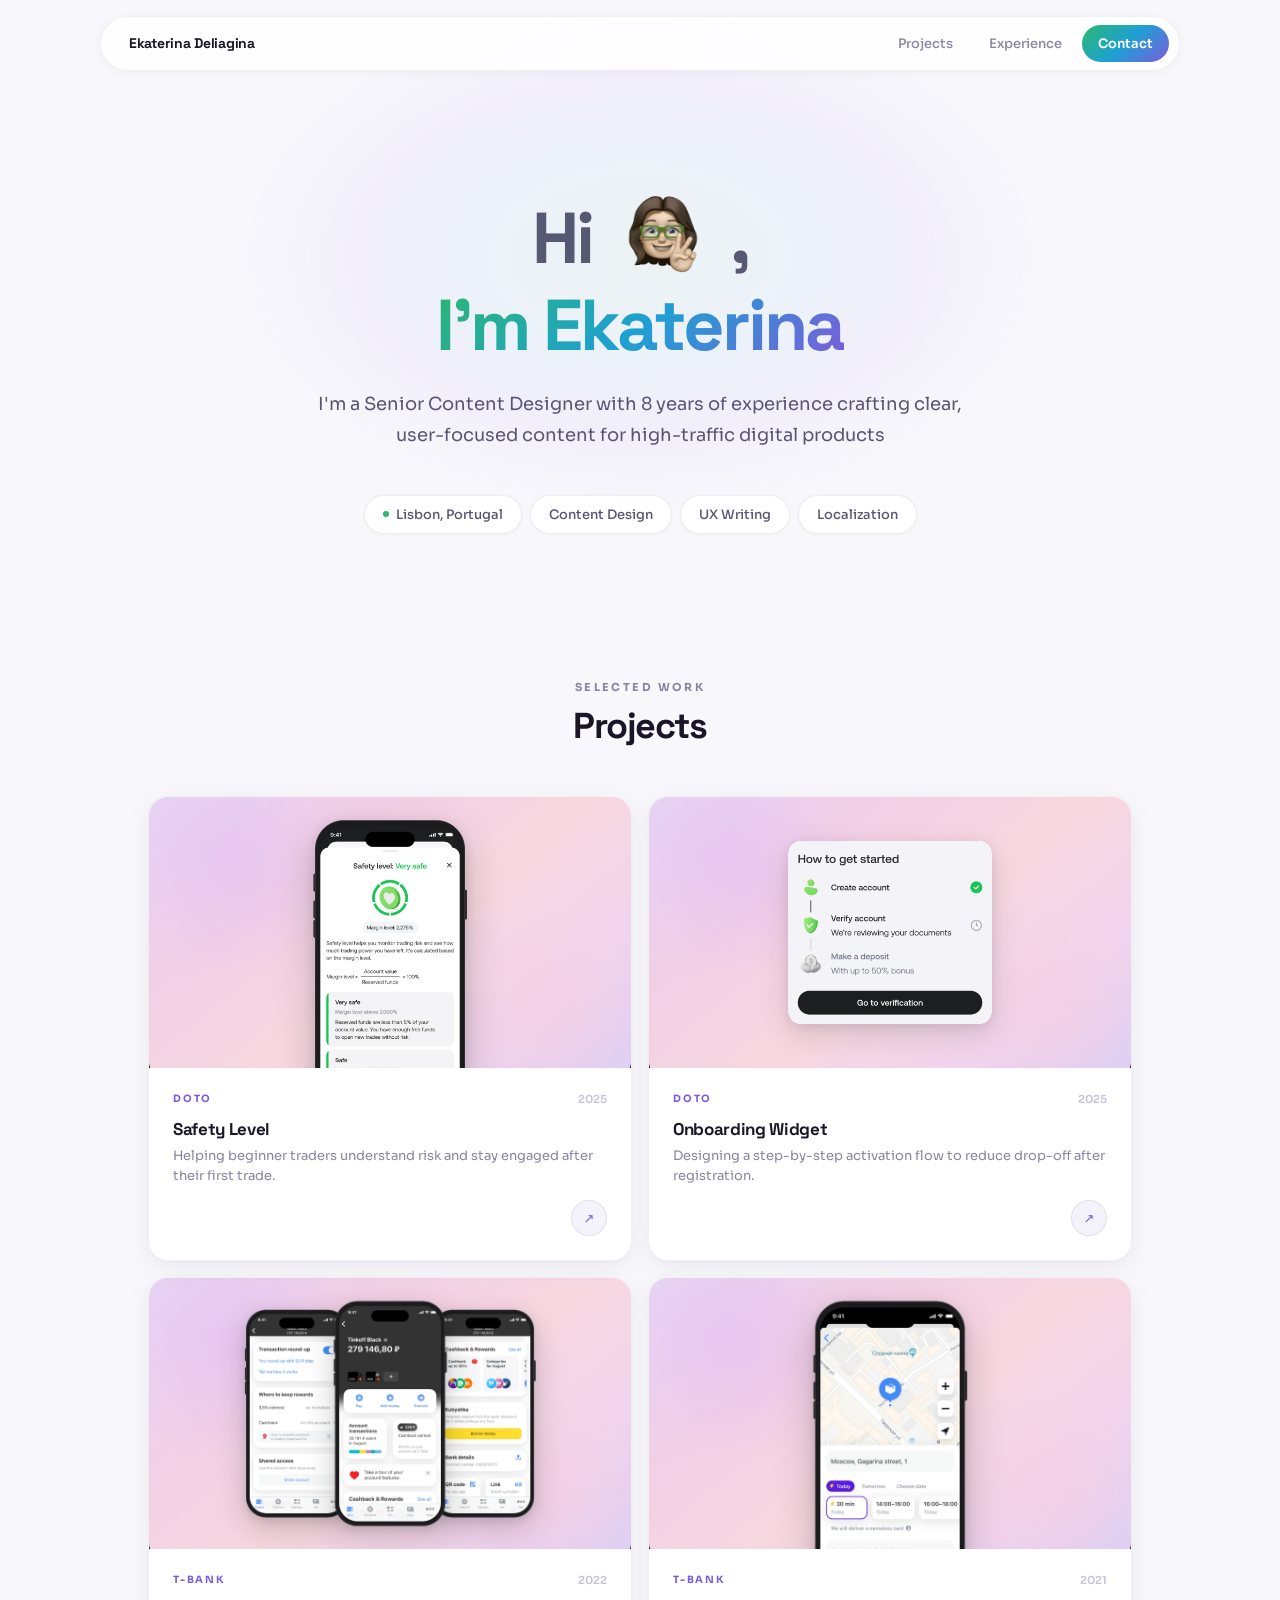
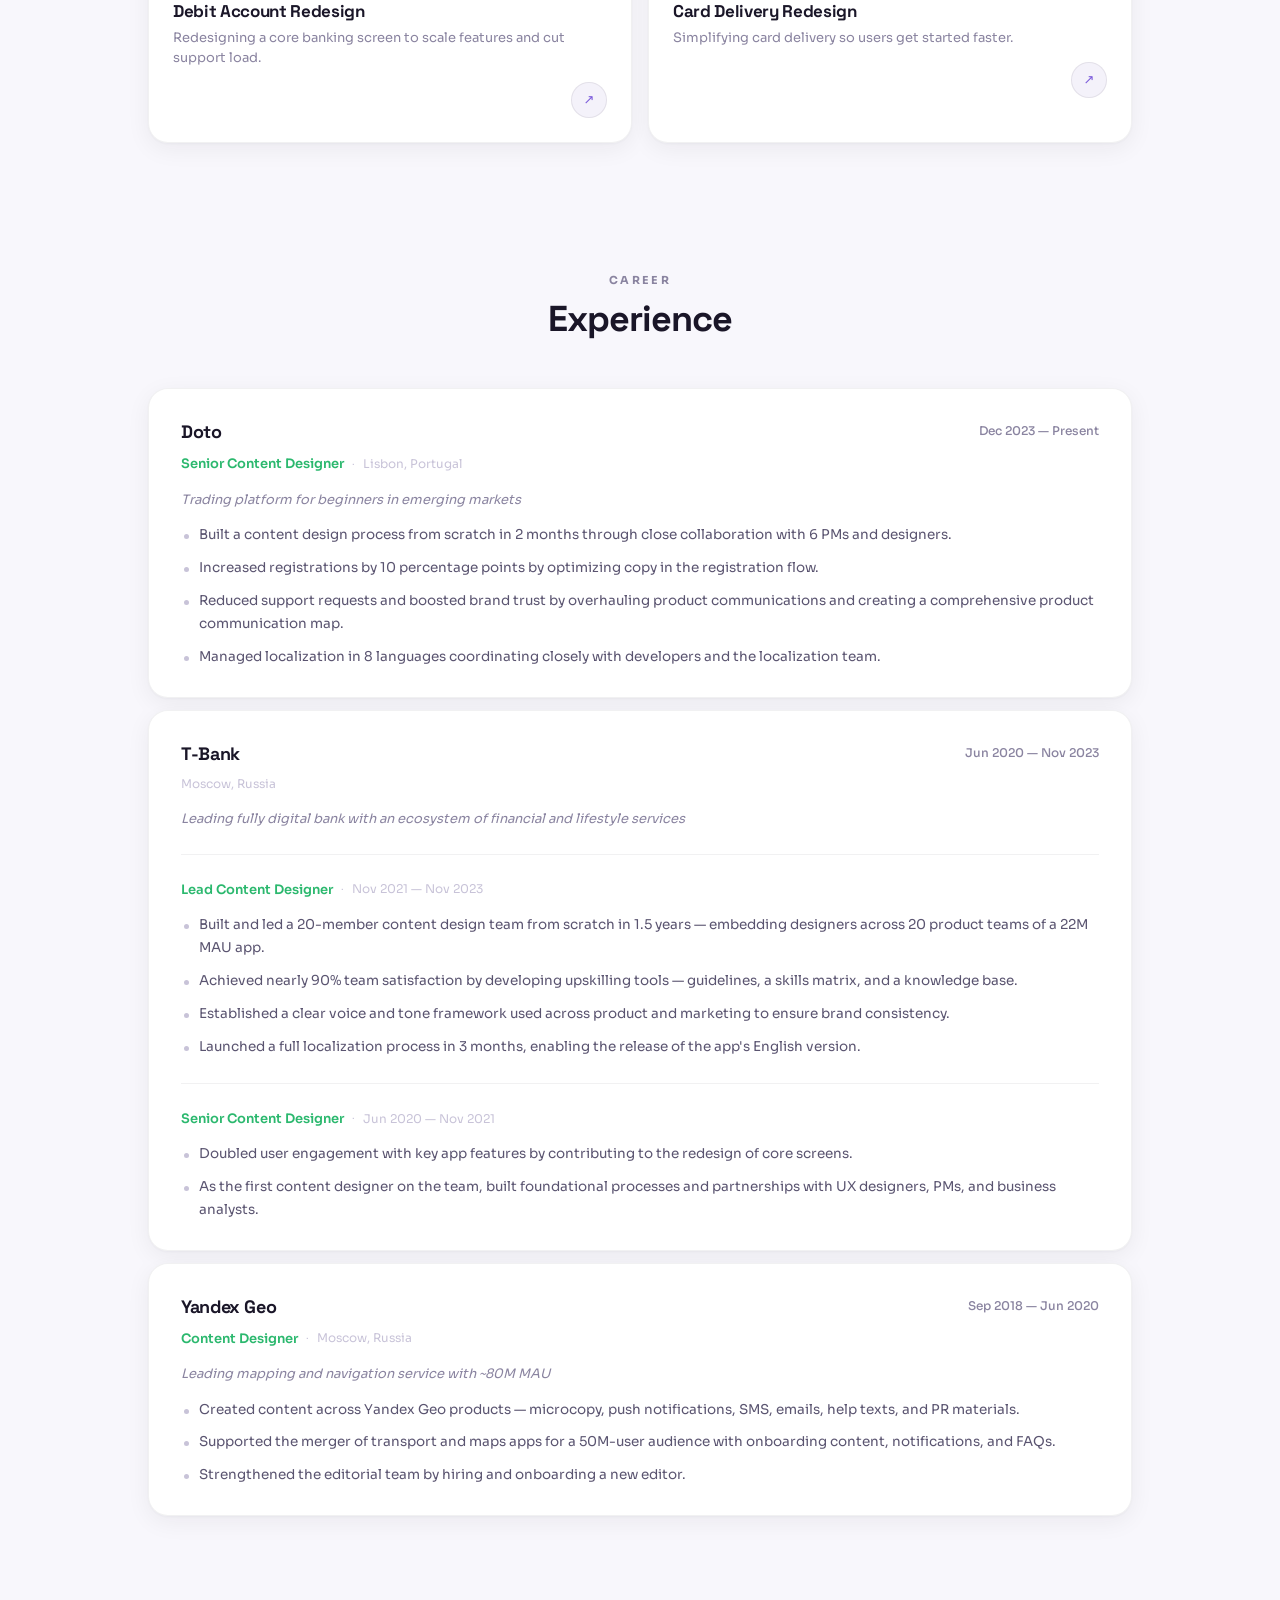
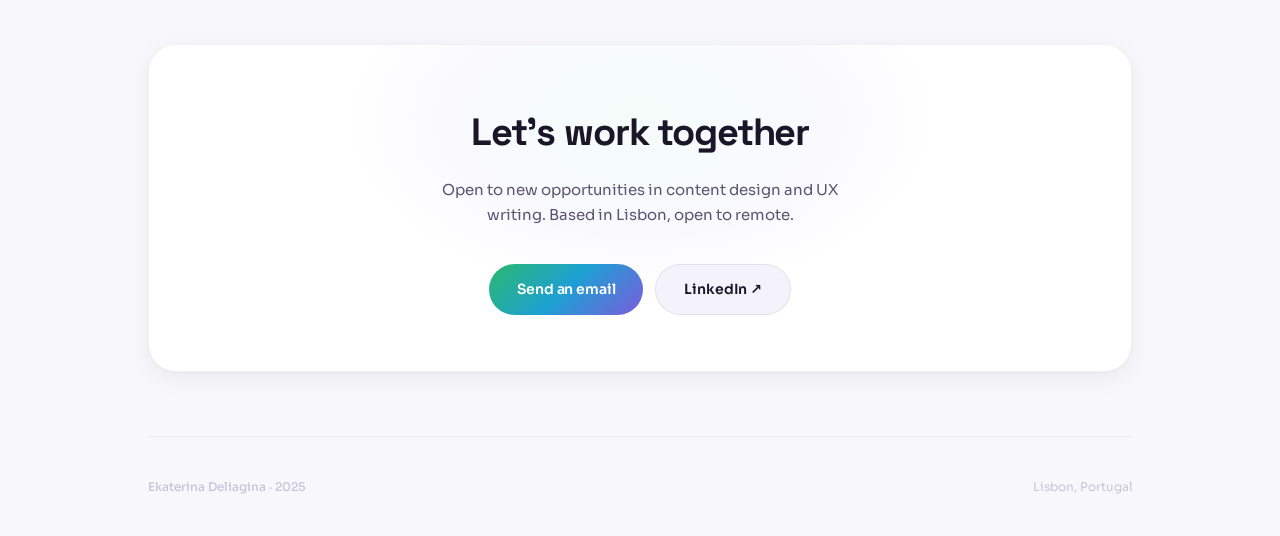
==== commit 1127f1e2: "final violet design" ====
--- a/files/index.html
+++ b/files/index.html
@@ -3,292 +3,214 @@
 <head>
 <meta charset="UTF-8"/><meta name="viewport" content="width=device-width,initial-scale=1"/>
 <title>Ekaterina Deliagina — Content Designer</title>
-<link rel="preconnect" href="https://fonts.googleapis.com"/>
-<link rel="preconnect" href="https://fonts.gstatic.com" crossorigin/>
-<link href="https://fonts.googleapis.com/css2?family=DM+Serif+Display:ital@0;1&family=DM+Sans:opsz,wght@9..40,300;9..40,400;9..40,500;9..40,600&display=swap" rel="stylesheet"/>
+<link href="https://fonts.googleapis.com/css2?family=Sora:wght@300;400;500;600;700;800&family=Space+Grotesk:wght@500;600;700&display=swap" rel="stylesheet"/>
 <style>
 *,*::before,*::after{box-sizing:border-box;margin:0;padding:0}
 :root{
-  --bg:#f5f1eb;
-  --w:#ede9e1;
-  --ink:#1a1814;
-  --mid:#6b6560;
-  --soft:#9c9590;
-  --ac:#4a3f35;
-  --border:rgba(26,24,20,.12);
-  --r:14px;
-  --f:'DM Sans',sans-serif;
-  --fh:'DM Serif Display',serif;
+  --bg:#f8f7fc;--bg2:#f0eef6;--surface:#fff;--surface2:#f4f2fa;--surface3:#eae7f3;
+  --ink:#1a1628;--mid:#5a5470;--soft:#8a84a0;--dim:#c8c3d8;
+  --g1:#2bb86e;--g2:#1da0d4;--g3:#7c5cdb;
+  --green:#2bb86e;--green2:#24a660;--green-dim:rgba(43,184,110,.06);
+  --violet:#7c5cdb;--violet2:#6b4bc8;--violet-dim:rgba(124,92,219,.06);
+  --cyan:#1da0d4;--cyan-dim:rgba(29,160,212,.06);
+  --grad:linear-gradient(135deg,var(--g1),var(--g2),var(--g3));
+  --sh:0 1px 3px rgba(26,22,40,.04),0 6px 24px rgba(26,22,40,.06);
+  --sh2:0 2px 8px rgba(26,22,40,.06),0 16px 40px rgba(26,22,40,.08);
+  --r:20px;--r2:28px;
+  --body:'Sora',system-ui,sans-serif;
+  --display:'Space Grotesk','Sora',system-ui,sans-serif;
 }
 html{scroll-behavior:smooth}
-body{background:var(--bg);color:var(--ink);font-family:var(--f);font-weight:400;font-size:15px;line-height:1.65;-webkit-font-smoothing:antialiased}
-
-/* ===  HEADER  === */
-.site-header{
-  padding:20px 48px;
-  display:flex;
-  flex-direction:row;
-  align-items:center;
-  justify-content:space-between;
-  border-bottom:1px solid var(--border);
-}
-
-.site-name{
-  font-size:16px;
-  font-weight:600;
-  letter-spacing:-.3px;
-  color:var(--ink);
-  text-decoration:none;
-  line-height:1;
-}
-.site-nav{
-  display:flex;
-  flex-direction:row;
-  align-items:center;
-  gap:32px;
-}
-.site-nav a{
-  font-size:13px;
-  font-weight:400;
-  letter-spacing:.3px;
-  text-transform:none;
-  color:var(--mid);
-  text-decoration:none;
-  border:none;
-  border-radius:0;
-  padding:0;
-  transition:color .2s;
-}
-.site-nav a:hover{background:transparent;color:var(--ink)}
-
-/* ===  LAYOUT  === */
-.wrap{max-width:1100px;margin:0 auto;padding:0 48px}
-
-/* ===  HERO  === */
-.hero{padding:100px 0 72px;border-bottom:1px solid var(--border)}
-.hero-label{
-  font-size:11px;
-  font-weight:600;
-  letter-spacing:3px;
-  text-transform:uppercase;
-  color:var(--ac);
-  margin-bottom:20px;
-}
-.hero-name{
-  font-family:var(--fh);
-  font-size:clamp(52px,8vw,88px);
-  font-weight:400;
-  letter-spacing:-1px;
-  line-height:1.0;
-  color:var(--ink);
-  margin-bottom:32px;
-}
-.hero-sub{
-  font-size:16px;
-  font-weight:400;
-  color:var(--mid);
-  max-width:560px;
-  margin-bottom:36px;
-  line-height:1.75;
-}
-.pills{display:flex;gap:8px;flex-wrap:wrap}
-.pill{
-  display:inline-flex;
-  align-items:center;
-  gap:6px;
-  padding:6px 14px;
-  background:transparent;
-  border:1px solid var(--border);
-  border-radius:3px;
-  font-size:11px;
-  font-weight:500;
-  letter-spacing:1px;
-  text-transform:uppercase;
-  color:var(--mid);
-}
-.dot{width:5px;height:5px;border-radius:50%;background:var(--ac);flex-shrink:0}
-
-/* ===  SECTION  === */
-.sec{padding:60px 0}
-.sec-title{
-  font-size:11px;
-  font-weight:600;
-  letter-spacing:3px;
-  text-transform:uppercase;
-  color:var(--soft);
-  margin-bottom:32px;
-}
-.about-body{font-size:15.5px;font-weight:400;line-height:1.85;color:var(--mid);max-width:640px}
-.mk{background:rgba(26,24,20,.08);border-radius:2px;padding:1px 4px;color:var(--ink)}
-.mk2{background:rgba(26,24,20,.05);border-radius:2px;padding:1px 4px;color:var(--ink)}
-.mk3{background:rgba(26,24,20,.1);border-radius:2px;padding:1px 4px;color:var(--ink)}
-
-/* ===  PROJECT CARDS  === */
+body{background:var(--bg);color:var(--ink);font-family:var(--body);font-weight:400;font-size:15px;line-height:1.65;-webkit-font-smoothing:antialiased}
+
+/* ─── NAV ─── */
+.tnav{position:sticky;top:0;z-index:100;padding:16px 48px}
+.tnav-inner{display:flex;justify-content:space-between;align-items:center;width:100%;max-width:1080px;margin:0 auto;background:rgba(255,255,255,.8);border:1px solid rgba(26,22,40,.06);border-radius:100px;padding:8px 10px 8px 28px;backdrop-filter:blur(24px);box-shadow:0 2px 12px rgba(26,22,40,.04)}
+.tnav-name{font-family:var(--display);font-size:14px;font-weight:700;text-decoration:none;color:var(--ink);letter-spacing:-.02em}
+.tnav-right{display:flex;align-items:center;gap:4px}
+.tnav-right a{font-size:13px;font-weight:500;color:var(--soft);text-decoration:none;padding:8px 16px;border-radius:100px;transition:all .2s}
+.tnav-right a:hover{color:var(--ink);background:rgba(26,22,40,.04)}
+.tnav-right a.tnav-cta{background:var(--grad);color:#fff;font-weight:600}
+.tnav-right a.tnav-cta:hover{opacity:0.9;box-shadow:0 4px 16px rgba(124,92,219,.2)}
+
+/* ─── WRAP ─── */
+.wrap{max-width:1080px;margin:0 auto;padding:0 48px}
+
+/* ─── HERO ─── */
+.hero{padding:100px 0 80px;text-align:center;position:relative}
+.hero::before{content:'';position:absolute;top:-80px;left:50%;transform:translateX(-50%);width:800px;height:500px;background:radial-gradient(ellipse,rgba(43,184,110,.06) 0%,rgba(29,160,212,.05) 30%,rgba(124,92,219,.05) 50%,transparent 70%);pointer-events:none}
+.hero-tag{display:inline-flex;align-items:center;gap:8px;font-size:12px;letter-spacing:.12em;text-transform:uppercase;font-weight:600;margin-bottom:28px;background:linear-gradient(135deg,rgba(43,184,110,.08),rgba(124,92,219,.08));border:1px solid rgba(124,92,219,.12);border-radius:100px;padding:7px 20px;color:var(--violet)}
+.hero-tag .tdot{width:6px;height:6px;border-radius:50%;background:var(--cyan)}
+.hero-name{font-family:var(--display);font-size:clamp(40px,6.5vw,72px);font-weight:700;letter-spacing:-.04em;line-height:1;margin-bottom:28px;color:var(--ink);display:flex;flex-direction:column;align-items:center;gap:0}
+.hero-name .h-hi{display:flex;align-items:center;gap:16px;color:var(--mid);-webkit-text-fill-color:var(--mid)}
+.hero-name .h-comma{color:var(--mid);-webkit-text-fill-color:var(--mid);margin-left:-4px}
+.hero-name .h-me{background:var(--grad);-webkit-background-clip:text;background-clip:text;-webkit-text-fill-color:transparent}
+.hero-sticker{width:clamp(80px,12vw,110px);height:auto;vertical-align:middle;margin-top:-8px}
+.hero-sub{font-size:18px;font-weight:400;color:var(--mid);max-width:700px;margin:12px auto 44px;line-height:1.7}
+.hero-pills{display:flex;gap:8px;flex-wrap:wrap;justify-content:center}
+.hpill{display:inline-flex;align-items:center;gap:7px;padding:8px 18px;background:var(--surface);border:1px solid rgba(26,22,40,.08);border-radius:100px;font-size:13px;font-weight:500;color:var(--mid);transition:all .25s;box-shadow:0 1px 4px rgba(26,22,40,.03)}
+.hpill:hover{border-color:rgba(43,184,110,.25);color:var(--green);background:var(--green-dim)}
+.hpill .pdot{width:6px;height:6px;border-radius:50%;background:var(--green)}
+
+/* ─── SECTIONS ─── */
+.sec{padding:64px 0}
+.sec-head{text-align:center;margin-bottom:48px}
+.sec-label{font-size:11px;font-weight:700;letter-spacing:.22em;text-transform:uppercase;color:var(--soft);margin-bottom:10px}
+.sec-title{font-family:var(--display);font-size:clamp(26px,3.5vw,36px);font-weight:700;letter-spacing:-.03em;line-height:1.15;color:var(--ink)}
+
+/* ─── ABOUT ─── */
+.about-card{background:var(--surface);border:1px solid rgba(26,22,40,.06);border-radius:var(--r2);padding:48px;position:relative;overflow:hidden;box-shadow:var(--sh)}
+.about-card::before{content:'';position:absolute;top:-50px;right:-50px;width:250px;height:250px;background:radial-gradient(circle,rgba(124,92,219,.04),transparent 70%);pointer-events:none}
+.about-card::after{content:'';position:absolute;bottom:-40px;left:-40px;width:200px;height:200px;background:radial-gradient(circle,rgba(43,184,110,.04),transparent 70%);pointer-events:none}
+.about-body{font-size:16px;font-weight:400;line-height:1.9;color:var(--mid);position:relative;z-index:1}
+.mk{background:var(--green-dim);border:1px solid rgba(43,184,110,.14);border-radius:6px;padding:2px 8px;color:var(--green2);font-weight:500}
+.mk2{background:var(--violet-dim);border:1px solid rgba(124,92,219,.14);border-radius:6px;padding:2px 8px;color:var(--violet);font-weight:500}
+.mk3{background:var(--cyan-dim);border:1px solid rgba(29,160,212,.14);border-radius:6px;padding:2px 8px;color:var(--cyan);font-weight:500}
+
+/* ─── PROJECTS ─── */
 .grid{display:grid;grid-template-columns:1fr 1fr;gap:16px}
-.card{
-  background:var(--w);
-  border-radius:var(--r);
-  overflow:hidden;
-  border:1px solid var(--border);
-  transition:border-color .2s,transform .2s;
-  text-decoration:none;
-  color:inherit;
-  display:block;
-}
-.card:hover{border-color:rgba(26,24,20,.3);transform:translateY(-2px)}
-.card.off{pointer-events:none}
-.card-img{width:100%;aspect-ratio:16/9;object-fit:cover;display:block}
-.card-ph{width:100%;aspect-ratio:16/9;background:#ddd9d0;display:flex;align-items:center;justify-content:center}
-.card-ph span{font-size:10px;letter-spacing:2px;text-transform:uppercase;color:#9c9590}
-.card-body{padding:20px 22px 22px}
-.card-tag{font-size:10px;font-weight:600;letter-spacing:2px;text-transform:uppercase;color:var(--ac);margin-bottom:8px}
-.card-ttl{font-family:var(--fh);font-size:16px;font-weight:400;letter-spacing:0;line-height:1.3;margin-bottom:6px}
-.card-desc{font-size:13px;color:var(--soft);line-height:1.6}
-.card-meta{margin-top:16px;display:flex;justify-content:space-between;align-items:center}
-.card-yr{font-size:11px;letter-spacing:1px;text-transform:uppercase;color:var(--soft)}
-.card-arr{font-size:14px;color:var(--ac)}
-
-/* ===  EXPERIENCE  === */
-.jobs{display:flex;flex-direction:column;gap:0}
-.jcard{
-  background:var(--w);
-  border:1px solid var(--border);
-  border-radius:var(--r);
-  padding:24px 28px;
-  margin-bottom:12px;
-}
-.jhead{display:flex;justify-content:space-between;align-items:flex-start;margin-bottom:4px;gap:16px}
-.jco{font-family:var(--fh);font-size:17px;font-weight:400;letter-spacing:0}
-.jper{font-size:11px;font-weight:500;letter-spacing:1px;text-transform:uppercase;color:var(--soft);white-space:nowrap;padding-top:4px}
-.jrow{display:flex;align-items:center;gap:8px;margin-bottom:14px}
-.jrole{font-size:12px;font-weight:500;letter-spacing:1.5px;text-transform:uppercase;color:var(--ac)}
-.jloc{font-size:12px;color:var(--soft)}
-.jsep{font-size:11px;color:var(--soft)}
-.jdesc{font-size:13px;color:var(--mid);font-weight:400;margin-bottom:14px}
-.jul{list-style:none;display:flex;flex-direction:column;gap:9px}
-.jul li{font-size:13.5px;line-height:1.7;color:var(--mid);padding-left:16px;position:relative}
-.jul li::before{content:"–";position:absolute;left:0;color:var(--soft)}
-.sub{margin-top:24px;padding-top:24px;border-top:1px solid var(--border)}
-
-/* ===  CONTACT  === */
-.ccard{
-  background:var(--w);
-  border-radius:var(--r);
-  padding:48px;
-  border:1px solid var(--border);
-}
-.chead{
-  font-family:var(--fh);
-  font-size:clamp(26px,3.5vw,42px);
-  font-weight:400;
-  letter-spacing:0;
-  margin-bottom:12px;
-  line-height:1.1;
-}
-.csub{font-size:15px;color:var(--mid);font-weight:400;margin-bottom:32px;line-height:1.7}
-.clinks{display:flex;gap:12px;flex-wrap:wrap}
-.cbtn{
-  display:inline-flex;
-  align-items:center;
-  padding:11px 22px;
-  border-radius:3px;
-  font-size:12px;
-  font-weight:500;
-  letter-spacing:1px;
-  text-transform:uppercase;
-  text-decoration:none;
-  transition:all .15s;
-}
-.cbtn-p{background:var(--ink);color:var(--bg)}
-.cbtn-p:hover{background:#3a3530}
-.cbtn-s{background:transparent;color:var(--ink);border:1px solid var(--border)}
-.cbtn-s:hover{background:rgba(26,24,20,.06);border-color:rgba(26,24,20,.3)}
-
-/* ===  FOOTER  === */
-.foot{padding:40px 0;display:flex;justify-content:space-between;align-items:center;border-top:1px solid var(--border)}
-.foot-n{font-size:11px;font-weight:500;letter-spacing:1px;text-transform:uppercase;color:var(--soft)}
-.foot-r{font-size:11px;letter-spacing:.5px;color:var(--soft)}
-
-/* ===  ANIMATION  === */
-@keyframes rise{from{opacity:0;transform:translateY(14px)}to{opacity:1;transform:translateY(0)}}
-.rise{opacity:0;transform:translateY(14px)}
-.rise.vis{animation:rise .7s cubic-bezier(.22,1,.36,1) forwards}
-
-/* ===  RESPONSIVE  === */
-@media(max-width:640px){
-  .site-header{padding:16px 24px;}
-  .site-nav{gap:16px}
-  .wrap{padding:0 24px}
+.card{background:var(--surface);border:1px solid rgba(26,22,40,.06);border-radius:var(--r);overflow:hidden;text-decoration:none;color:inherit;display:block;transition:transform .4s cubic-bezier(.22,1,.36,1),border-color .35s,box-shadow .35s;box-shadow:var(--sh)}
+.card:hover{transform:translateY(-4px);border-color:rgba(124,92,219,.18);box-shadow:var(--sh2)}
+.card-img{width:100%;aspect-ratio:16/9;object-fit:cover;display:block;transition:filter .4s}
+.card-img.fit{object-fit:contain;padding:24px}
+.card-ph{width:100%;aspect-ratio:16/9;background:var(--bg2);display:flex;align-items:center;justify-content:center;position:relative;overflow:hidden}
+.card-ph::before{content:'';position:absolute;inset:0;background:radial-gradient(ellipse at 30% 50%,rgba(43,184,110,.05),rgba(29,160,212,.04),rgba(124,92,219,.04),transparent 70%)}
+.card-ph span{font-size:11px;letter-spacing:.1em;text-transform:uppercase;color:var(--dim);position:relative;z-index:1;font-weight:600}
+.card-body{padding:22px 24px 24px}
+.card-top{display:flex;justify-content:space-between;align-items:center;margin-bottom:10px}
+.card-tag{font-size:10px;font-weight:700;letter-spacing:.18em;text-transform:uppercase;color:var(--violet)}
+.card-yr{font-size:11px;color:var(--dim);font-weight:600}
+.card-ttl{font-family:var(--display);font-size:17px;font-weight:700;letter-spacing:-.02em;line-height:1.3;margin-bottom:6px;color:var(--ink)}
+.card-desc{font-size:13px;color:var(--soft);line-height:1.55;font-weight:400}
+.card-arr{display:flex;align-items:center;justify-content:center;width:36px;height:36px;border-radius:50%;background:var(--surface2);border:1px solid rgba(26,22,40,.08);margin-top:14px;margin-left:auto;transition:all .3s;font-size:13px;color:var(--violet)}
+.card:hover .card-arr{background:var(--violet);color:#fff;border-color:var(--violet);transform:translate(2px,-2px)}
+
+/* ─── EXPERIENCE ─── */
+.jobs{display:flex;flex-direction:column;gap:12px}
+.jcard{background:var(--surface);border:1px solid rgba(26,22,40,.06);border-radius:var(--r);padding:28px 32px;box-shadow:var(--sh);transition:border-color .25s,box-shadow .25s}
+.jcard:hover{border-color:rgba(26,22,40,.1);box-shadow:var(--sh2)}
+.jhead{display:flex;justify-content:space-between;align-items:flex-start;margin-bottom:6px;gap:16px}
+.jco{font-family:var(--display);font-size:18px;font-weight:700;letter-spacing:-.02em;color:var(--ink)}
+.jper{font-size:12px;color:var(--soft);white-space:nowrap;padding-top:4px;font-weight:500}
+.jrow{display:flex;align-items:center;gap:8px;margin-bottom:14px;flex-wrap:wrap}
+.jrole{font-size:13px;color:var(--green);font-weight:600}
+.jloc{font-size:12px;color:var(--dim);font-weight:400}
+.jsep{font-size:10px;color:var(--dim)}
+.jdesc{font-size:13px;color:var(--soft);font-style:italic;margin-bottom:14px;font-weight:400}
+.jul{list-style:none;display:flex;flex-direction:column;gap:10px}
+.jul li{font-size:13.5px;line-height:1.7;color:var(--mid);padding-left:18px;position:relative;font-weight:400}
+.jul li::before{content:"";position:absolute;left:3px;top:10px;width:5px;height:5px;border-radius:50%;background:var(--dim)}
+.sub{margin-top:24px;padding-top:24px;border-top:1px solid rgba(26,22,40,.06)}
+
+/* ─── CONTACT ─── */
+.ccard{background:var(--surface);border:1px solid rgba(26,22,40,.06);border-radius:var(--r2);padding:56px;text-align:center;position:relative;overflow:hidden;box-shadow:var(--sh)}
+.ccard::before{content:'';position:absolute;top:-100px;left:50%;transform:translateX(-50%);width:600px;height:350px;background:radial-gradient(ellipse,rgba(43,184,110,.05),rgba(29,160,212,.04),rgba(124,92,219,.04),transparent 70%);pointer-events:none}
+.chead{font-family:var(--display);font-size:clamp(26px,4vw,38px);font-weight:700;letter-spacing:-.03em;margin-bottom:14px;position:relative;color:var(--ink)}
+.csub{font-size:15px;color:var(--mid);font-weight:400;margin-bottom:36px;max-width:400px;margin-left:auto;margin-right:auto;position:relative}
+.clinks{display:flex;gap:12px;justify-content:center;flex-wrap:wrap;position:relative}
+.cbtn{display:inline-flex;align-items:center;padding:13px 28px;border-radius:100px;font-size:14px;font-weight:600;text-decoration:none;transition:all .25s;letter-spacing:-.01em}
+.cbtn-p{background:var(--grad);color:#fff}.cbtn-p:hover{opacity:0.9;box-shadow:0 8px 28px rgba(124,92,219,.22)}
+.cbtn-s{background:var(--surface2);border:1px solid rgba(26,22,40,.08);color:var(--ink)}.cbtn-s:hover{border-color:rgba(26,22,40,.16);box-shadow:0 2px 8px rgba(26,22,40,.06)}
+
+/* ─── FOOTER ─── */
+.foot{padding:40px 0;display:flex;justify-content:space-between;align-items:center;border-top:1px solid rgba(26,22,40,.06)}
+.foot-n{font-size:12px;color:var(--dim);font-weight:500}.foot-r{font-size:12px;color:var(--dim)}
+
+/* ─── ANIMATIONS ─── */
+@keyframes fadeUp{from{opacity:0;transform:translateY(24px)}to{opacity:1;transform:translateY(0)}}
+.rise{opacity:0;transform:translateY(24px)}.rise.vis{animation:fadeUp .7s cubic-bezier(.22,1,.36,1) forwards}
+
+@media(max-width:720px){
+  .wrap{padding:0 20px}.tnav{padding:12px 20px}
+  .tnav-inner{padding:6px 8px 6px 20px}
+  .tnav-right a:not(.tnav-cta){display:none}
   .grid{grid-template-columns:1fr}
-  .hero{padding:48px 0 40px}
-  .ccard{padding:28px 24px}
+  .hero{padding:72px 0 56px}
+  .about-card{padding:32px 24px}
+  .ccard{padding:40px 24px}
+  .jcard{padding:24px 20px}
 }
 </style>
 </head>
 <body>
-<header class="site-header">
-  <a class="site-name" href="index.html">Ekaterina Deliagina</a>
-  <nav class="site-nav">
-    <a href="#projects">Projects</a>
-    <a href="#experience">Experience</a>
-    <a href="#contact">Contact</a>
-  </nav>
-</header>
+
+<div class="tnav">
+  <div class="tnav-inner">
+    <a class="tnav-name" href="index.html">Ekaterina Deliagina</a>
+    <div class="tnav-right">
+      <a href="#projects">Projects</a>
+      <a href="#experience">Experience</a>
+      <a href="#contact" class="tnav-cta">Contact</a>
+    </div>
+  </div>
+</div>
+
 <div class="wrap">
+
   <div class="hero rise">
-    <h1 class="hero-name">Ekaterina<br>Deliagina</h1>
-    <p class="hero-sub">I'm senior Content Designer with 8 years of experience crafting clear, user-focused content for high-traffic digital products.</p>
-    <div class="pills">
-      <span class="pill"><span class="dot"></span>Lisbon, Portugal</span>
-      <span class="pill">Content Design</span>
-      <span class="pill">UX Writing</span>
-      <span class="pill">Localization</span>
-    </div>
-  </div>
+    <h1 class="hero-name">
+      <span class="h-hi">Hi <img src="sticker.png" class="hero-sticker" alt="sticker"><span class="h-comma">,</span></span>
+      <span class="h-me">I'm Ekaterina</span>
+    </h1>
+    <p class="hero-sub">I'm a Senior Content Designer with 8 years of experience crafting clear, <span style="white-space:nowrap">user-focused</span> content for high-traffic digital products</p>
+    <div class="hero-pills">
+      <span class="hpill"><span class="pdot"></span>Lisbon, Portugal</span>
+      <span class="hpill">Content Design</span>
+      <span class="hpill">UX Writing</span>
+      <span class="hpill">Localization</span>
+    </div>
+  </div>
+
   <div class="sec rise" id="projects">
-    <div class="sec-title">Projects</div>
+    <div class="sec-head">
+      <div class="sec-label">Selected work</div>
+      <div class="sec-title">Projects</div>
+    </div>
     <div class="grid">
-      <a class="card" href="project-1.html">
-        <img class="card-img" src="[data-uri]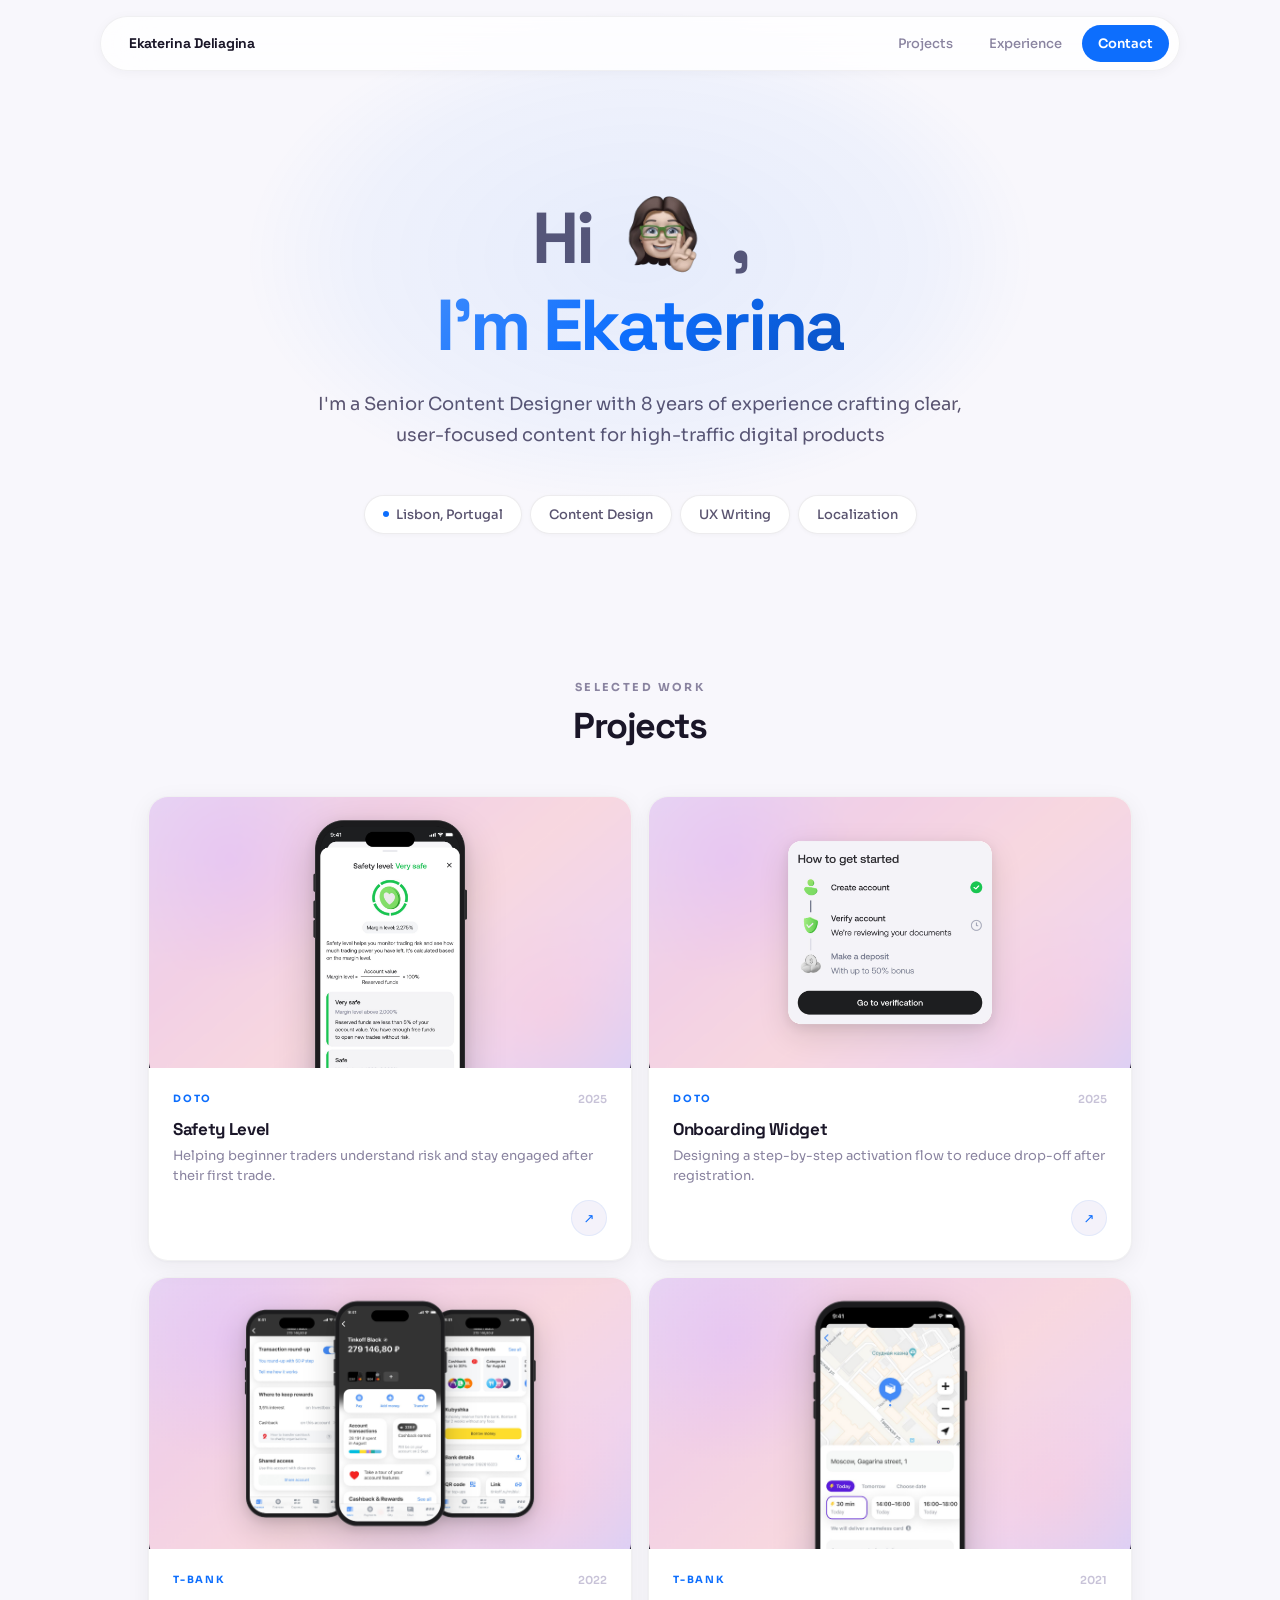
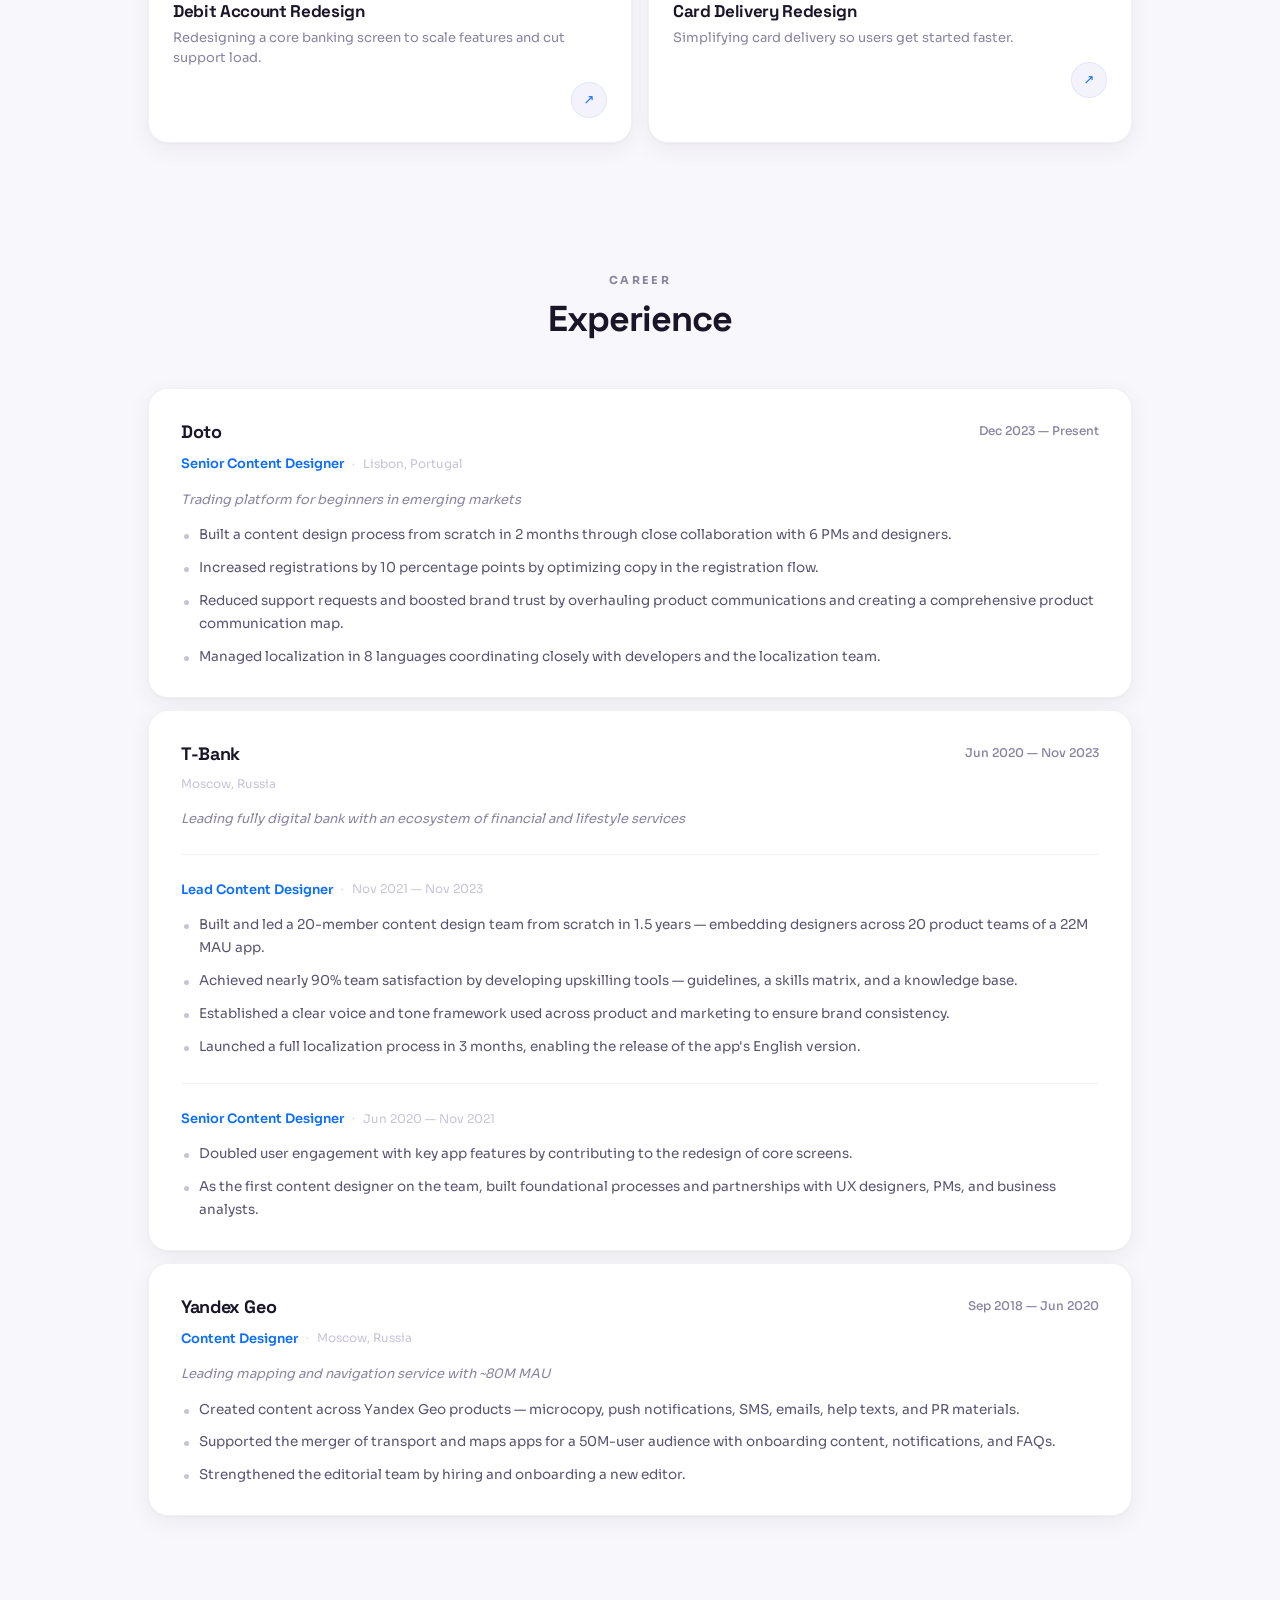
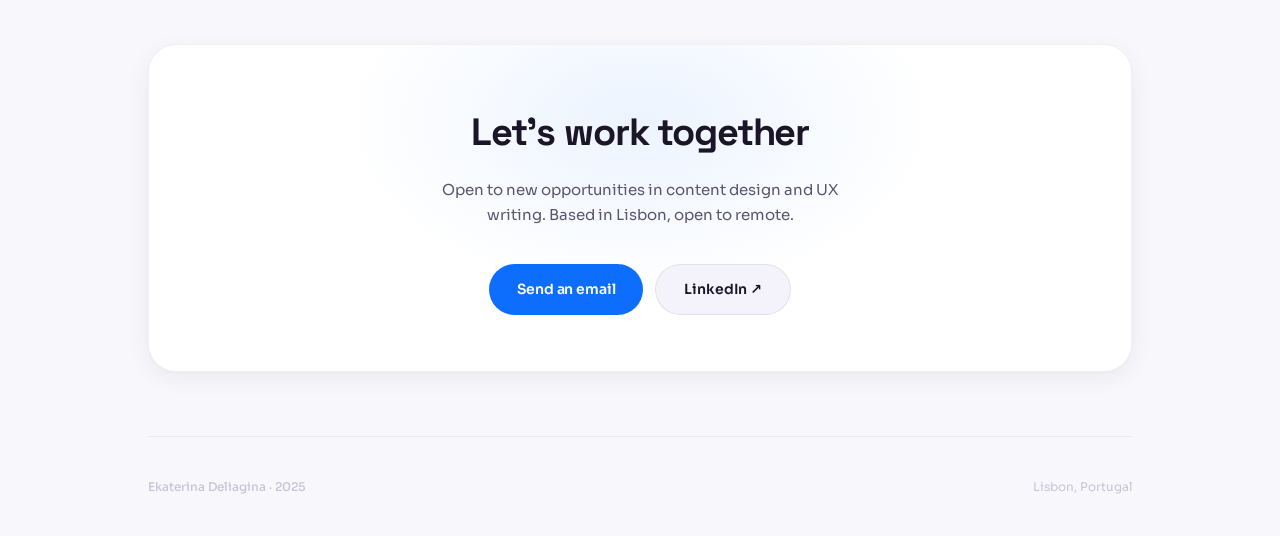
==== commit 697365c2: "final design" ====
--- a/files/index.html
+++ b/files/index.html
@@ -9,11 +9,8 @@
 :root{
   --bg:#f8f7fc;--bg2:#f0eef6;--surface:#fff;--surface2:#f4f2fa;--surface3:#eae7f3;
   --ink:#1a1628;--mid:#5a5470;--soft:#8a84a0;--dim:#c8c3d8;
-  --g1:#2bb86e;--g2:#1da0d4;--g3:#7c5cdb;
-  --green:#2bb86e;--green2:#24a660;--green-dim:rgba(43,184,110,.06);
-  --violet:#7c5cdb;--violet2:#6b4bc8;--violet-dim:rgba(124,92,219,.06);
-  --cyan:#1da0d4;--cyan-dim:rgba(29,160,212,.06);
-  --grad:linear-gradient(135deg,var(--g1),var(--g2),var(--g3));
+  --blue:#0d6efd;--blue-dark:#0b5ed7;--blue-dim:rgba(13,110,253,.06);
+  --grad:linear-gradient(135deg,#3d8bfd,#0d6efd,#0950c0);
   --sh:0 1px 3px rgba(26,22,40,.04),0 6px 24px rgba(26,22,40,.06);
   --sh2:0 2px 8px rgba(26,22,40,.06),0 16px 40px rgba(26,22,40,.08);
   --r:20px;--r2:28px;
@@ -30,17 +27,17 @@
 .tnav-right{display:flex;align-items:center;gap:4px}
 .tnav-right a{font-size:13px;font-weight:500;color:var(--soft);text-decoration:none;padding:8px 16px;border-radius:100px;transition:all .2s}
 .tnav-right a:hover{color:var(--ink);background:rgba(26,22,40,.04)}
-.tnav-right a.tnav-cta{background:var(--grad);color:#fff;font-weight:600}
-.tnav-right a.tnav-cta:hover{opacity:0.9;box-shadow:0 4px 16px rgba(124,92,219,.2)}
+.tnav-right a.tnav-cta{background:var(--blue);color:#fff;font-weight:600}
+.tnav-right a.tnav-cta:hover{background:var(--blue-dark);box-shadow:0 4px 16px rgba(13,110,253,.2)}
 
 /* ─── WRAP ─── */
 .wrap{max-width:1080px;margin:0 auto;padding:0 48px}
 
 /* ─── HERO ─── */
 .hero{padding:100px 0 80px;text-align:center;position:relative}
-.hero::before{content:'';position:absolute;top:-80px;left:50%;transform:translateX(-50%);width:800px;height:500px;background:radial-gradient(ellipse,rgba(43,184,110,.06) 0%,rgba(29,160,212,.05) 30%,rgba(124,92,219,.05) 50%,transparent 70%);pointer-events:none}
-.hero-tag{display:inline-flex;align-items:center;gap:8px;font-size:12px;letter-spacing:.12em;text-transform:uppercase;font-weight:600;margin-bottom:28px;background:linear-gradient(135deg,rgba(43,184,110,.08),rgba(124,92,219,.08));border:1px solid rgba(124,92,219,.12);border-radius:100px;padding:7px 20px;color:var(--violet)}
-.hero-tag .tdot{width:6px;height:6px;border-radius:50%;background:var(--cyan)}
+.hero::before{content:'';position:absolute;top:-80px;left:50%;transform:translateX(-50%);width:800px;height:500px;background:radial-gradient(ellipse,rgba(13,110,253,.08) 0%,rgba(13,110,253,.04) 50%,transparent 70%);pointer-events:none}
+.hero-tag{display:inline-flex;align-items:center;gap:8px;font-size:12px;letter-spacing:.12em;text-transform:uppercase;font-weight:600;margin-bottom:28px;background:var(--blue-dim);border:1px solid rgba(13,110,253,.12);border-radius:100px;padding:7px 20px;color:var(--blue)}
+.hero-tag .tdot{width:6px;height:6px;border-radius:50%;background:var(--blue)}
 .hero-name{font-family:var(--display);font-size:clamp(40px,6.5vw,72px);font-weight:700;letter-spacing:-.04em;line-height:1;margin-bottom:28px;color:var(--ink);display:flex;flex-direction:column;align-items:center;gap:0}
 .hero-name .h-hi{display:flex;align-items:center;gap:16px;color:var(--mid);-webkit-text-fill-color:var(--mid)}
 .hero-name .h-comma{color:var(--mid);-webkit-text-fill-color:var(--mid);margin-left:-4px}
@@ -49,8 +46,8 @@
 .hero-sub{font-size:18px;font-weight:400;color:var(--mid);max-width:700px;margin:12px auto 44px;line-height:1.7}
 .hero-pills{display:flex;gap:8px;flex-wrap:wrap;justify-content:center}
 .hpill{display:inline-flex;align-items:center;gap:7px;padding:8px 18px;background:var(--surface);border:1px solid rgba(26,22,40,.08);border-radius:100px;font-size:13px;font-weight:500;color:var(--mid);transition:all .25s;box-shadow:0 1px 4px rgba(26,22,40,.03)}
-.hpill:hover{border-color:rgba(43,184,110,.25);color:var(--green);background:var(--green-dim)}
-.hpill .pdot{width:6px;height:6px;border-radius:50%;background:var(--green)}
+.hpill:hover{border-color:rgba(13,110,253,.25);color:var(--blue);background:var(--blue-dim)}
+.hpill .pdot{width:6px;height:6px;border-radius:50%;background:var(--blue)}
 
 /* ─── SECTIONS ─── */
 .sec{padding:64px 0}
@@ -60,30 +57,30 @@
 
 /* ─── ABOUT ─── */
 .about-card{background:var(--surface);border:1px solid rgba(26,22,40,.06);border-radius:var(--r2);padding:48px;position:relative;overflow:hidden;box-shadow:var(--sh)}
-.about-card::before{content:'';position:absolute;top:-50px;right:-50px;width:250px;height:250px;background:radial-gradient(circle,rgba(124,92,219,.04),transparent 70%);pointer-events:none}
-.about-card::after{content:'';position:absolute;bottom:-40px;left:-40px;width:200px;height:200px;background:radial-gradient(circle,rgba(43,184,110,.04),transparent 70%);pointer-events:none}
+.about-card::before{content:'';position:absolute;top:-50px;right:-50px;width:250px;height:250px;background:radial-gradient(circle,rgba(13,110,253,.06),transparent 70%);pointer-events:none}
+.about-card::after{content:'';position:absolute;bottom:-40px;left:-40px;width:200px;height:200px;background:radial-gradient(circle,rgba(13,110,253,.04),transparent 70%);pointer-events:none}
 .about-body{font-size:16px;font-weight:400;line-height:1.9;color:var(--mid);position:relative;z-index:1}
-.mk{background:var(--green-dim);border:1px solid rgba(43,184,110,.14);border-radius:6px;padding:2px 8px;color:var(--green2);font-weight:500}
-.mk2{background:var(--violet-dim);border:1px solid rgba(124,92,219,.14);border-radius:6px;padding:2px 8px;color:var(--violet);font-weight:500}
-.mk3{background:var(--cyan-dim);border:1px solid rgba(29,160,212,.14);border-radius:6px;padding:2px 8px;color:var(--cyan);font-weight:500}
+.mk{background:var(--blue-dim);border:1px solid rgba(13,110,253,.14);border-radius:6px;padding:2px 8px;color:var(--blue-dark);font-weight:500}
+.mk2{background:var(--blue-dim);border:1px solid rgba(13,110,253,.14);border-radius:6px;padding:2px 8px;color:var(--blue);font-weight:500}
+.mk3{background:var(--blue-dim);border:1px solid rgba(13,110,253,.14);border-radius:6px;padding:2px 8px;color:var(--blue-dark);font-weight:500}
 
 /* ─── PROJECTS ─── */
 .grid{display:grid;grid-template-columns:1fr 1fr;gap:16px}
 .card{background:var(--surface);border:1px solid rgba(26,22,40,.06);border-radius:var(--r);overflow:hidden;text-decoration:none;color:inherit;display:block;transition:transform .4s cubic-bezier(.22,1,.36,1),border-color .35s,box-shadow .35s;box-shadow:var(--sh)}
-.card:hover{transform:translateY(-4px);border-color:rgba(124,92,219,.18);box-shadow:var(--sh2)}
+.card:hover{transform:translateY(-4px);border-color:rgba(13,110,253,.18);box-shadow:var(--sh2)}
 .card-img{width:100%;aspect-ratio:16/9;object-fit:cover;display:block;transition:filter .4s}
 .card-img.fit{object-fit:contain;padding:24px}
 .card-ph{width:100%;aspect-ratio:16/9;background:var(--bg2);display:flex;align-items:center;justify-content:center;position:relative;overflow:hidden}
-.card-ph::before{content:'';position:absolute;inset:0;background:radial-gradient(ellipse at 30% 50%,rgba(43,184,110,.05),rgba(29,160,212,.04),rgba(124,92,219,.04),transparent 70%)}
+.card-ph::before{content:'';position:absolute;inset:0;background:radial-gradient(ellipse at 30% 50%,rgba(13,110,253,.08),rgba(13,110,253,.04),transparent 70%)}
 .card-ph span{font-size:11px;letter-spacing:.1em;text-transform:uppercase;color:var(--dim);position:relative;z-index:1;font-weight:600}
 .card-body{padding:22px 24px 24px}
 .card-top{display:flex;justify-content:space-between;align-items:center;margin-bottom:10px}
-.card-tag{font-size:10px;font-weight:700;letter-spacing:.18em;text-transform:uppercase;color:var(--violet)}
+.card-tag{font-size:10px;font-weight:700;letter-spacing:.18em;text-transform:uppercase;color:var(--blue)}
 .card-yr{font-size:11px;color:var(--dim);font-weight:600}
 .card-ttl{font-family:var(--display);font-size:17px;font-weight:700;letter-spacing:-.02em;line-height:1.3;margin-bottom:6px;color:var(--ink)}
 .card-desc{font-size:13px;color:var(--soft);line-height:1.55;font-weight:400}
-.card-arr{display:flex;align-items:center;justify-content:center;width:36px;height:36px;border-radius:50%;background:var(--surface2);border:1px solid rgba(26,22,40,.08);margin-top:14px;margin-left:auto;transition:all .3s;font-size:13px;color:var(--violet)}
-.card:hover .card-arr{background:var(--violet);color:#fff;border-color:var(--violet);transform:translate(2px,-2px)}
+.card-arr{display:flex;align-items:center;justify-content:center;width:36px;height:36px;border-radius:50%;background:var(--surface2);border:1px solid rgba(13,110,253,.08);margin-top:14px;margin-left:auto;transition:all .3s;font-size:13px;color:var(--blue)}
+.card:hover .card-arr{background:var(--blue);color:#fff;border-color:var(--blue);transform:translate(2px,-2px)}
 
 /* ─── EXPERIENCE ─── */
 .jobs{display:flex;flex-direction:column;gap:12px}
@@ -93,7 +90,7 @@
 .jco{font-family:var(--display);font-size:18px;font-weight:700;letter-spacing:-.02em;color:var(--ink)}
 .jper{font-size:12px;color:var(--soft);white-space:nowrap;padding-top:4px;font-weight:500}
 .jrow{display:flex;align-items:center;gap:8px;margin-bottom:14px;flex-wrap:wrap}
-.jrole{font-size:13px;color:var(--green);font-weight:600}
+.jrole{font-size:13px;color:var(--blue);font-weight:600}
 .jloc{font-size:12px;color:var(--dim);font-weight:400}
 .jsep{font-size:10px;color:var(--dim)}
 .jdesc{font-size:13px;color:var(--soft);font-style:italic;margin-bottom:14px;font-weight:400}
@@ -104,12 +101,12 @@
 
 /* ─── CONTACT ─── */
 .ccard{background:var(--surface);border:1px solid rgba(26,22,40,.06);border-radius:var(--r2);padding:56px;text-align:center;position:relative;overflow:hidden;box-shadow:var(--sh)}
-.ccard::before{content:'';position:absolute;top:-100px;left:50%;transform:translateX(-50%);width:600px;height:350px;background:radial-gradient(ellipse,rgba(43,184,110,.05),rgba(29,160,212,.04),rgba(124,92,219,.04),transparent 70%);pointer-events:none}
+.ccard::before{content:'';position:absolute;top:-100px;left:50%;transform:translateX(-50%);width:600px;height:350px;background:radial-gradient(ellipse,rgba(13,110,253,.08),rgba(13,110,253,.04),transparent 70%);pointer-events:none}
 .chead{font-family:var(--display);font-size:clamp(26px,4vw,38px);font-weight:700;letter-spacing:-.03em;margin-bottom:14px;position:relative;color:var(--ink)}
 .csub{font-size:15px;color:var(--mid);font-weight:400;margin-bottom:36px;max-width:400px;margin-left:auto;margin-right:auto;position:relative}
 .clinks{display:flex;gap:12px;justify-content:center;flex-wrap:wrap;position:relative}
 .cbtn{display:inline-flex;align-items:center;padding:13px 28px;border-radius:100px;font-size:14px;font-weight:600;text-decoration:none;transition:all .25s;letter-spacing:-.01em}
-.cbtn-p{background:var(--grad);color:#fff}.cbtn-p:hover{opacity:0.9;box-shadow:0 8px 28px rgba(124,92,219,.22)}
+.cbtn-p{background:var(--blue);color:#fff}.cbtn-p:hover{background:var(--blue-dark);transform:translateY(-2px);box-shadow:0 8px 24px rgba(13,110,253,.15)}
 .cbtn-s{background:var(--surface2);border:1px solid rgba(26,22,40,.08);color:var(--ink)}.cbtn-s:hover{border-color:rgba(26,22,40,.16);box-shadow:0 2px 8px rgba(26,22,40,.06)}
 
 /* ─── FOOTER ─── */
@@ -262,8 +259,8 @@
       <div class="chead">Let's work together</div>
       <div class="csub">Open to new opportunities in content design and UX writing. Based in Lisbon, open to remote.</div>
       <div class="clinks">
-        <a class="cbtn cbtn-p" href="mailto:ekaterina.deliagina@gmail.com">Send an email</a>
-        <a class="cbtn cbtn-s" href="https://www.linkedin.com/in/ekaterina-deliagina/" target="_blank">LinkedIn ↗</a>
+        <a class="cbtn cbtn-p" href="mailto:e.delyagins@gmail.com">Send an email</a>
+        <a class="cbtn cbtn-s" href="https://www.linkedin.com/in/edeliagina/" target="_blank">LinkedIn ↗</a>
       </div>
     </div>
   </div>
